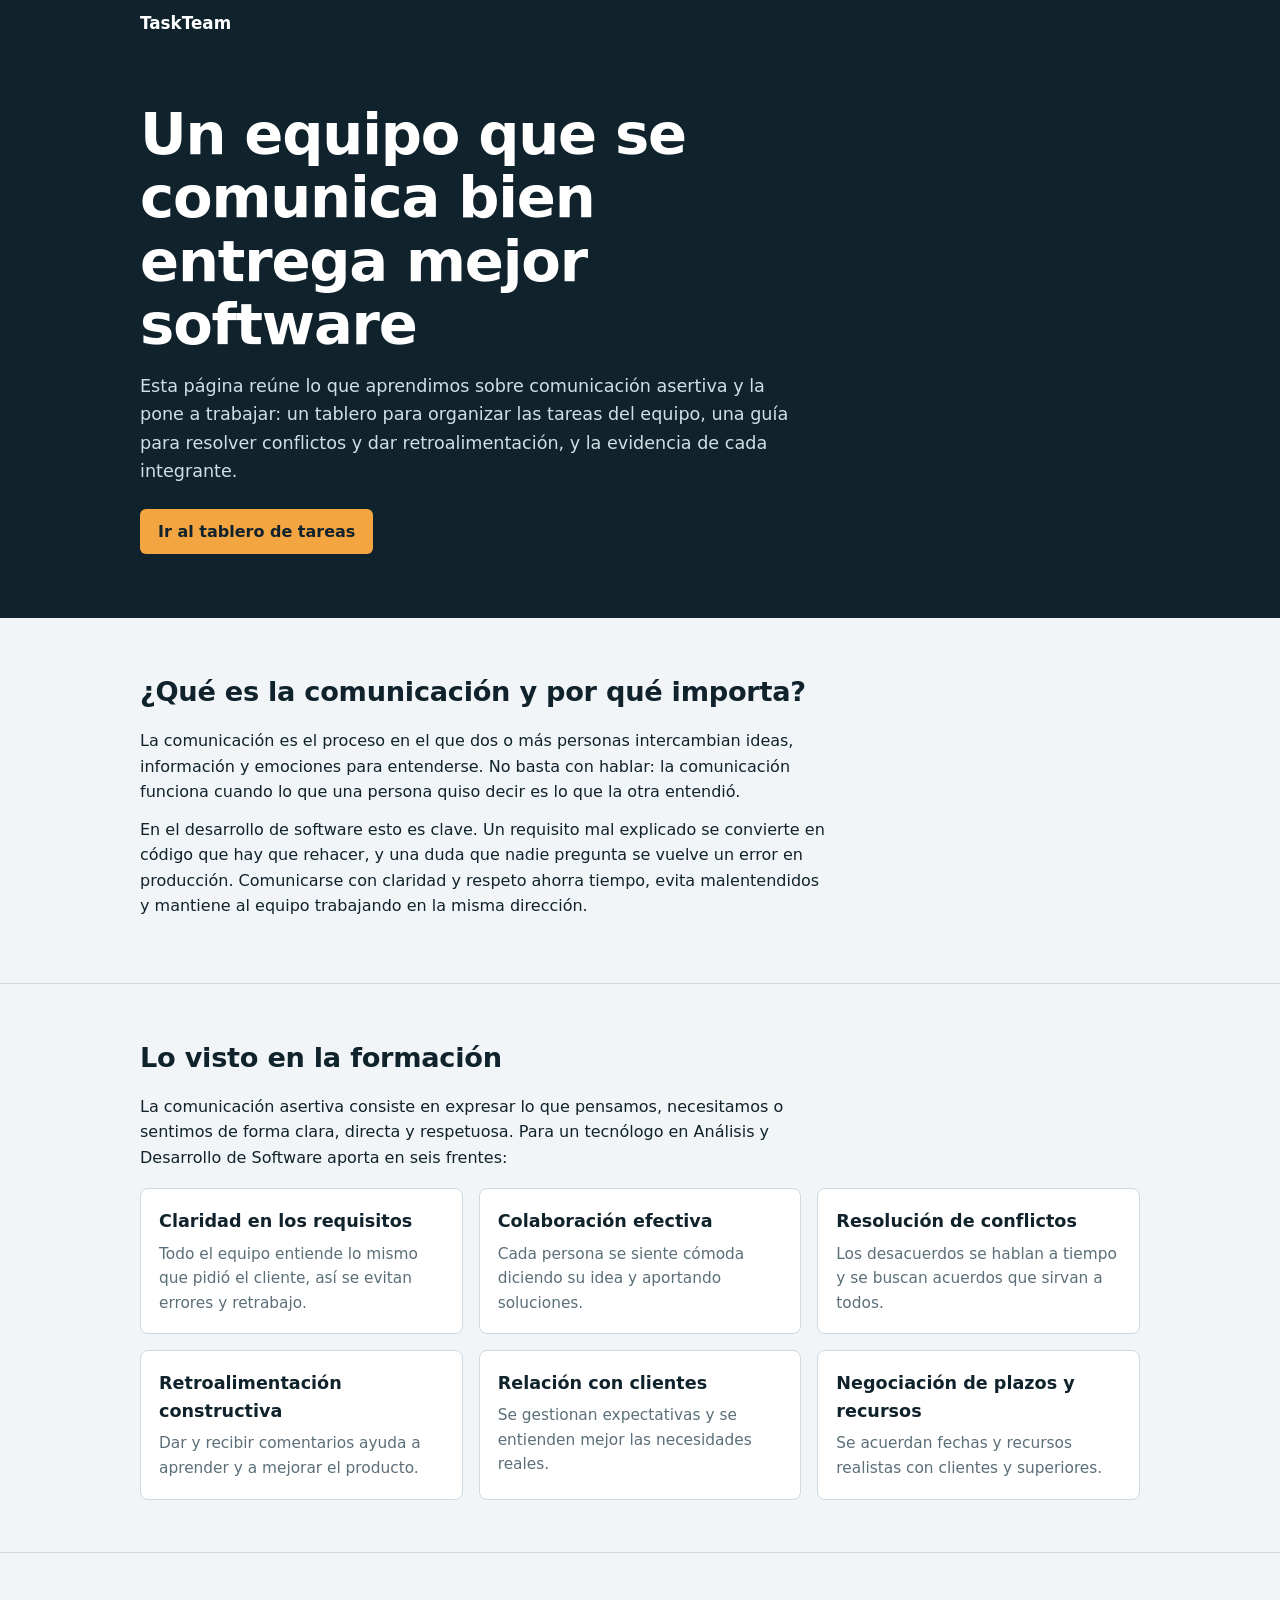
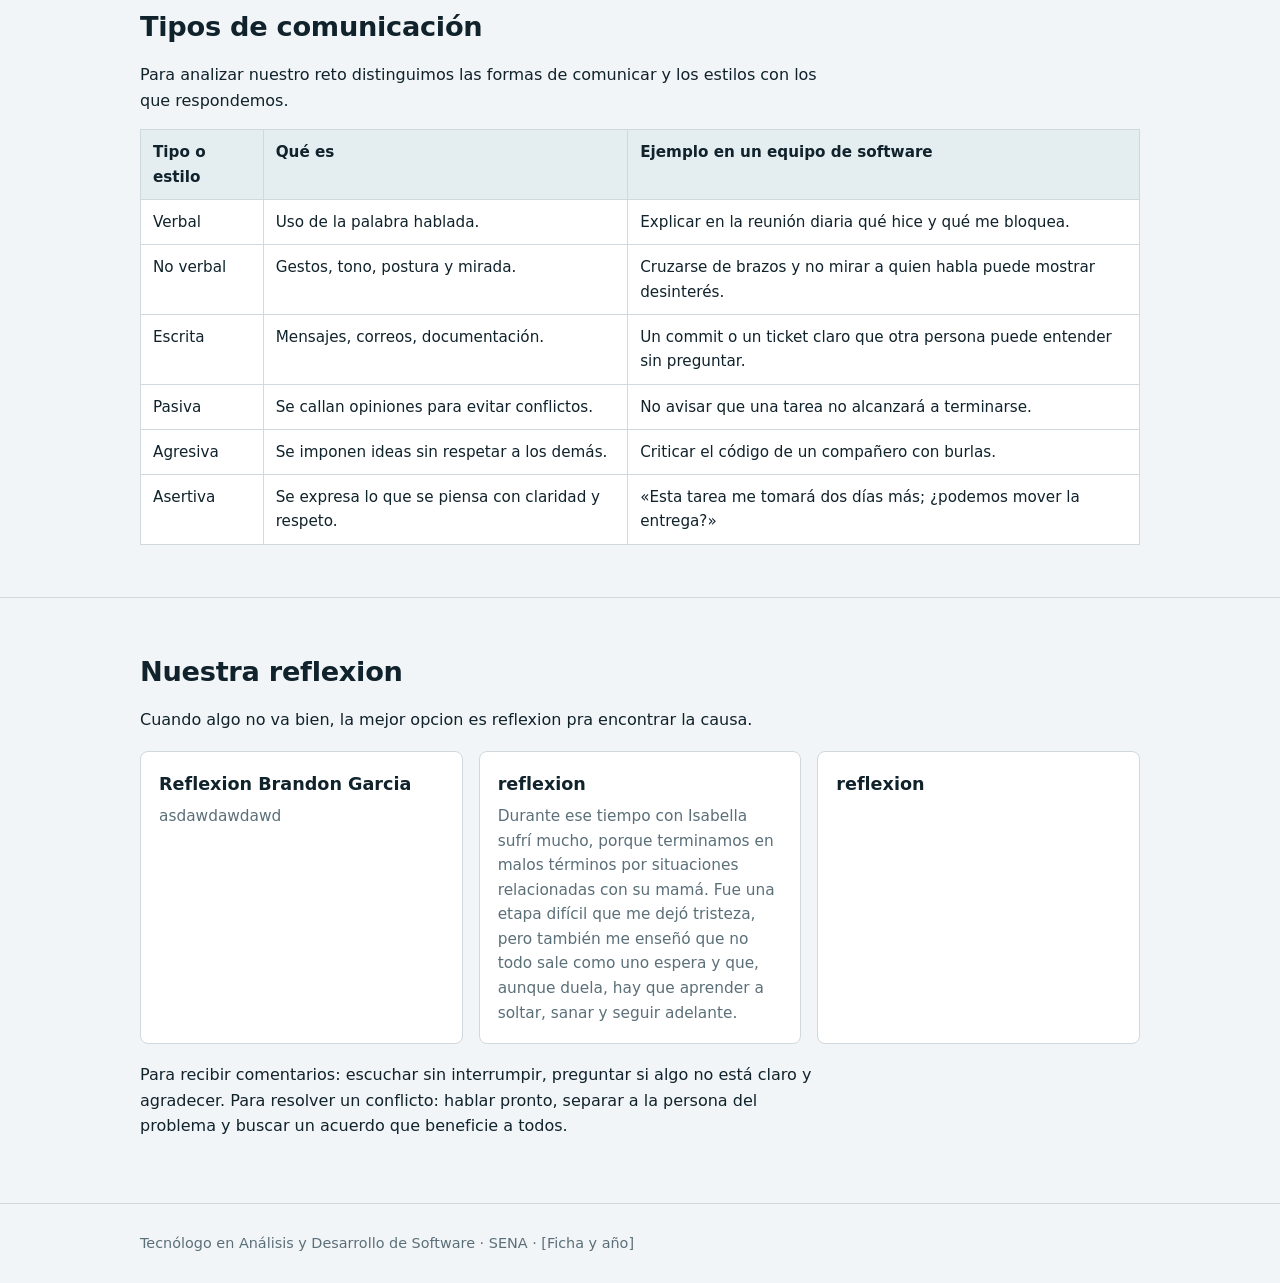
==== index.html @ 10a3d9b2 "reflexion" ====
<!DOCTYPE html>
<html lang="es">

<head>
  <meta charset="UTF-8">
  <meta name="viewport" content="width=device-width, initial-scale=1">
  <title>Equipo en sintonía: comunicación asertiva en el desarrollo de software</title>
  <link rel="stylesheet" href="index.css">
</head>

<body>

  <header class="top">
    <div class="wrap">
      <b>TaskTeam</b>
      <nav aria-label="Secciones">
      </nav>
    </div>
  </header>

  <div class="hero">
    <div class="wrap">
      <h1>Un equipo que se comunica bien entrega mejor software</h1>
      <p>Esta página reúne lo que aprendimos sobre comunicación asertiva y la pone a trabajar: un tablero para organizar
        las tareas del equipo, una guía para resolver conflictos y dar retroalimentación, y la evidencia de cada
        integrante.</p>
      <a class="btn" href="/funcion/index.html">Ir al tablero de tareas</a>
    </div>
  </div>

  <main>

    <section id="introduccion">
      <div class="wrap">
        <h2>¿Qué es la comunicación y por qué importa?</h2>
        <p>La comunicación es el proceso en el que dos o más personas intercambian ideas, información y emociones para
          entenderse. No basta con hablar: la comunicación funciona cuando lo que una persona quiso decir es lo que la
          otra entendió.</p>
        <p>En el desarrollo de software esto es clave. Un requisito mal explicado se convierte en código que hay que
          rehacer, y una duda que nadie pregunta se vuelve un error en producción. Comunicarse con claridad y respeto
          ahorra tiempo, evita malentendidos y mantiene al equipo trabajando en la misma dirección.</p>
      </div>
    </section>

    <section id="tematica">
      <div class="wrap">
        <h2>Lo visto en la formación</h2>
        <p>La comunicación asertiva consiste en expresar lo que pensamos, necesitamos o sentimos de forma clara, directa
          y respetuosa. Para un tecnólogo en Análisis y Desarrollo de Software aporta en seis frentes:</p>
        <div class="grid">
          <div class="tarjeta">
            <h3>Claridad en los requisitos</h3>
            <p>Todo el equipo entiende lo mismo que pidió el cliente, así se evitan errores y retrabajo.</p>
          </div>
          <div class="tarjeta">
            <h3>Colaboración efectiva</h3>
            <p>Cada persona se siente cómoda diciendo su idea y aportando soluciones.</p>
          </div>
          <div class="tarjeta">
            <h3>Resolución de conflictos</h3>
            <p>Los desacuerdos se hablan a tiempo y se buscan acuerdos que sirvan a todos.</p>
          </div>
          <div class="tarjeta">
            <h3>Retroalimentación constructiva</h3>
            <p>Dar y recibir comentarios ayuda a aprender y a mejorar el producto.</p>
          </div>
          <div class="tarjeta">
            <h3>Relación con clientes</h3>
            <p>Se gestionan expectativas y se entienden mejor las necesidades reales.</p>
          </div>
          <div class="tarjeta">
            <h3>Negociación de plazos y recursos</h3>
            <p>Se acuerdan fechas y recursos realistas con clientes y superiores.</p>
          </div>
        </div>
      </div>
    </section>

    <section id="tipos">
      <div class="wrap">
        <h2>Tipos de comunicación</h2>
        <p>Para analizar nuestro reto distinguimos las formas de comunicar y los estilos con los que respondemos.</p>
        <div class="scroll">
          <table>
            <thead>
              <tr>
                <th>Tipo o estilo</th>
                <th>Qué es</th>
                <th>Ejemplo en un equipo de software</th>
              </tr>
            </thead>
            <tbody>
              <tr>
                <td>Verbal</td>
                <td>Uso de la palabra hablada.</td>
                <td>Explicar en la reunión diaria qué hice y qué me bloquea.</td>
              </tr>
              <tr>
                <td>No verbal</td>
                <td>Gestos, tono, postura y mirada.</td>
                <td>Cruzarse de brazos y no mirar a quien habla puede mostrar desinterés.</td>
              </tr>
              <tr>
                <td>Escrita</td>
                <td>Mensajes, correos, documentación.</td>
                <td>Un commit o un ticket claro que otra persona puede entender sin preguntar.</td>
              </tr>
              <tr>
                <td>Pasiva</td>
                <td>Se callan opiniones para evitar conflictos.</td>
                <td>No avisar que una tarea no alcanzará a terminarse.</td>
              </tr>
              <tr>
                <td>Agresiva</td>
                <td>Se imponen ideas sin respetar a los demás.</td>
                <td>Criticar el código de un compañero con burlas.</td>
              </tr>
              <tr>
                <td>Asertiva</td>
                <td>Se expresa lo que se piensa con claridad y respeto.</td>
                <td>«Esta tarea me tomará dos días más; ¿podemos mover la entrega?»</td>
              </tr>
            </tbody>
          </table>
        </div>
      </div>
    </section>

    <section id="conflictos">
      <div class="wrap">
        <h2>Nuestra reflexion</h2>
        <p>Cuando algo no va bien, la mejor opcion es reflexion pra encontrar la causa.</p>
        <div class="grid">
          <div class="tarjeta">
            <h3>Reflexion Brandon Garcia</h3>
            <p>asdawdawdawd</p>
          </div>
          <div class="tarjeta">
            <h3>reflexion</h3>
            <p>Durante ese tiempo con Isabella sufrí mucho, porque terminamos en malos términos por situaciones relacionadas con su mamá. Fue una etapa difícil que me dejó tristeza, pero también me enseñó que no todo sale como uno espera y que, aunque duela, hay que aprender a soltar, sanar y seguir adelante.</p>
          </div>
          <div class="tarjeta">
            <h3>reflexion</h3>
            <p></p>
          </div>
        </div>
        <p style="margin-top:18px">Para recibir comentarios: escuchar sin interrumpir, preguntar si algo no está claro y
          agradecer. Para resolver un conflicto: hablar pronto, separar a la persona del problema y buscar un acuerdo
          que beneficie a todos.</p>
      </div>
    </section>

  </main>

  <footer>
    <div class="wrap">Tecnólogo en Análisis y Desarrollo de Software · SENA · [Ficha y año]</div>
  </footer>

  <script>
    /* ============================================================
       EDITA AQUÍ LOS DATOS DEL EQUIPO (una sola vez).
       Los nombres alimentan las tarjetas y el selector del tablero.
       ============================================================ */
    const MIEMBROS = [
      {
        nombre: "Integrante 1", rol: "Rol en el equipo",
        descripcion: "[Descripción: quién es, qué le gusta, fortalezas.]",
        evidencia: "[Enlace o descripción del trabajo realizado.]",
        reflexion: "[Qué aprendí de forma significativa en esta competencia.]"
      },
      {
        nombre: "Integrante 2", rol: "Rol en el equipo",
        descripcion: "[Descripción: quién es, qué le gusta, fortalezas.]",
        evidencia: "[Enlace o descripción del trabajo realizado.]",
        reflexion: "[Qué aprendí de forma significativa en esta competencia.]"
      },
      {
        nombre: "Integrante 3", rol: "Rol en el equipo",
        descripcion: "[Descripción: quién es, qué le gusta, fortalezas.]",
        evidencia: "[Enlace o descripción del trabajo realizado.]",
        reflexion: "[Qué aprendí de forma significativa en esta competencia.]"
      }
    ];

    /* ---------- Tarjetas de integrantes ---------- */
    const cont = document.getElementById("miembros");
    MIEMBROS.forEach(m => {
      const art = document.createElement("article");
      art.className = "tarjeta";
      const av = document.createElement("div");
      av.className = "avatar";
      av.textContent = m.nombre.trim().charAt(0).toUpperCase();
      const h = document.createElement("h3"); h.textContent = m.nombre;
      const rol = document.createElement("p"); rol.textContent = m.rol; rol.style.fontWeight = "600";
      const desc = document.createElement("p"); desc.textContent = m.descripcion; desc.style.marginTop = "6px";
      art.append(av, h, rol, desc);
      [["Evidencia de su trabajo", m.evidencia], ["Mi reflexión del trimestre", m.reflexion]].forEach(([t, txt]) => {
        const d = document.createElement("details");
        const s = document.createElement("summary"); s.textContent = t;
        const p = document.createElement("p"); p.textContent = txt; p.style.marginTop = "6px";
        d.append(s, p); art.append(d);
      });
      cont.append(art);
    });

    /* ---------- Tablero de tareas ---------- */
    const COLUMNAS = ["Por hacer", "En curso", "Hecho"];
    const sel = document.getElementById("responsable");
    MIEMBROS.forEach(m => { const o = document.createElement("option"); o.textContent = m.nombre; sel.append(o); });

    let tareas = [];
    try { tareas = JSON.parse(localStorage.getItem("tareas-equipo") || "[]"); } catch (e) { tareas = []; }
    if (!Array.isArray(tareas)) tareas = [];
    if (!tareas.length) {
      tareas = [
        { id: 1, titulo: "Acordar las reglas de comunicación del equipo", resp: MIEMBROS[0].nombre, col: 0 },
        { id: 2, titulo: "Redactar la reflexión sobre tipos de comunicación", resp: MIEMBROS[1 % MIEMBROS.length].nombre, col: 1 }
      ];
    }
    function guardar() { try { localStorage.setItem("tareas-equipo", JSON.stringify(tareas)); } catch (e) { } }

    function dibujar() {
      const tab = document.getElementById("tablero");
      tab.textContent = "";
      COLUMNAS.forEach((nombre, i) => {
        const col = document.createElement("div"); col.className = "col";
        const lista = tareas.filter(t => t.col === i);
        const h = document.createElement("h3");
        h.append(nombre);
        const n = document.createElement("span"); n.textContent = lista.length; h.append(n);
        col.append(h);
        if (!lista.length) { const v = document.createElement("p"); v.className = "vacio"; v.textContent = "Sin tareas. Agrega una arriba."; col.append(v); }
        lista.forEach(t => {
          const c = document.createElement("div"); c.className = "tarea";
          const s = document.createElement("strong"); s.textContent = t.titulo;
          const r = document.createElement("small"); r.textContent = "Responsable: " + t.resp;
          const a = document.createElement("div"); a.className = "acciones";
          if (i > 0) a.append(boton("← Atrás", () => mover(t.id, -1)));
          if (i < COLUMNAS.length - 1) a.append(boton("Avanzar →", () => mover(t.id, 1)));
          a.append(boton("Eliminar", () => { tareas = tareas.filter(x => x.id !== t.id); guardar(); dibujar(); }));
          c.append(s, r, a); col.append(c);
        });
        tab.append(col);
      });
    }
    function boton(txt, fn) { const b = document.createElement("button"); b.type = "button"; b.textContent = txt; b.onclick = fn; return b; }
    function mover(id, d) { const t = tareas.find(x => x.id === id); if (t) { t.col += d; guardar(); dibujar(); } }

    document.getElementById("formTarea").addEventListener("submit", e => {
      e.preventDefault();
      const inp = document.getElementById("titulo");
      const titulo = inp.value.trim();
      if (!titulo) return;
      tareas.push({ id: Date.now(), titulo, resp: sel.value, col: 0 });
      inp.value = ""; guardar(); dibujar();
    });
    dibujar();
  </script>
</body>

</html>
---- index.css ----
:root{
  --tinta:#10222b; --papel:#f2f5f7; --blanco:#fff; --verde:#0e7c86; --verde-osc:#0a5961;
  --ambar:#f2a541; --linea:#cfd9de; --suave:#5b6f79;
  --fuente:"Segoe UI",system-ui,-apple-system,Roboto,Arial,sans-serif;
}
*{box-sizing:border-box}
html{scroll-behavior:smooth}
@media (prefers-reduced-motion:reduce){html{scroll-behavior:auto}*{transition:none!important}}
body{margin:0;font-family:var(--fuente);color:var(--tinta);background:var(--papel);line-height:1.6}
a{color:var(--verde-osc)}
:focus-visible{outline:3px solid var(--ambar);outline-offset:2px}
.wrap{max-width:1040px;margin:0 auto;padding:0 20px}
header.top{background:var(--tinta);color:#fff;position:sticky;top:0;z-index:5}
header.top .wrap{display:flex;flex-wrap:wrap;gap:6px 20px;align-items:center;justify-content:space-between;padding-top:10px;padding-bottom:10px}
header.top b{font-size:1.05rem}
nav a{color:#d8e6ea;text-decoration:none;margin-right:14px;font-size:.92rem}
nav a:hover{color:var(--ambar)}
.hero{background:var(--tinta);color:#fff;padding:56px 0 64px}
.hero h1{font-size:clamp(2rem,5.5vw,3.6rem);line-height:1.1;margin:0 0 16px;max-width:16ch;letter-spacing:-.02em}
.hero p{max-width:60ch;font-size:1.1rem;color:#cfe0e5;margin:0 0 24px}
.btn{display:inline-block;background:var(--ambar);color:var(--tinta);font-weight:700;border:0;border-radius:6px;padding:10px 18px;text-decoration:none;cursor:pointer;font:inherit;font-weight:700}
.btn:hover{background:#ffb95c}
section{padding:52px 0;border-bottom:1px solid var(--linea)}
h2{font-size:1.7rem;margin:0 0 14px;letter-spacing:-.01em}
h3{font-size:1.1rem;margin:0 0 6px}
p{max-width:68ch;margin:0 0 12px}
.pendiente{background:#fff6e0;border-left:4px solid var(--ambar);padding:10px 14px;border-radius:0 6px 6px 0;color:#5a4310}
.grid{display:grid;gap:16px;grid-template-columns:repeat(auto-fit,minmax(260px,1fr));margin-top:18px}
.tarjeta{background:var(--blanco);border:1px solid var(--linea);border-radius:8px;padding:18px}
.tarjeta p{margin:0;color:var(--suave);font-size:.96rem}
.scroll{overflow-x:auto;margin-top:16px}
table{border-collapse:collapse;width:100%;min-width:560px;background:var(--blanco)}
th,td{border:1px solid var(--linea);padding:10px 12px;text-align:left;vertical-align:top;font-size:.95rem}
th{background:#e4edf0}
/* Tablero */
.form-tarea{display:flex;flex-wrap:wrap;gap:10px;margin:16px 0 22px}
.form-tarea input,.form-tarea select{font:inherit;padding:9px 11px;border:1px solid #9fb2ba;border-radius:6px;background:#fff;min-width:0}
.form-tarea input{flex:1 1 240px}
.tablero{display:grid;gap:16px;grid-template-columns:repeat(auto-fit,minmax(250px,1fr))}
.col{background:#e4edf0;border-radius:8px;padding:12px;min-height:140px}
.col h3{display:flex;justify-content:space-between}
.col h3 span{background:var(--tinta);color:#fff;border-radius:99px;padding:0 9px;font-size:.85rem}
.tarea{background:#fff;border:1px solid var(--linea);border-radius:6px;padding:10px 12px;margin-top:10px}
.tarea strong{display:block;word-break:break-word}
.tarea small{color:var(--suave)}
.acciones{display:flex;gap:6px;margin-top:8px}
.acciones button{font:inherit;font-size:.85rem;border:1px solid #9fb2ba;background:#fff;border-radius:5px;padding:3px 9px;cursor:pointer}
.acciones button:hover{background:var(--tinta);color:#fff}
.vacio{color:var(--suave);font-size:.92rem;margin:10px 0 0}
/* Equipo */
details{margin-top:10px;border-top:1px solid var(--linea);padding-top:8px}
summary{cursor:pointer;font-weight:600;color:var(--verde-osc)}
.avatar{width:52px;height:52px;border-radius:50%;background:var(--verde);color:#fff;display:grid;place-items:center;font-weight:700;font-size:1.2rem;margin-bottom:10px}
footer{padding:28px 0;color:var(--suave);font-size:.9rem}
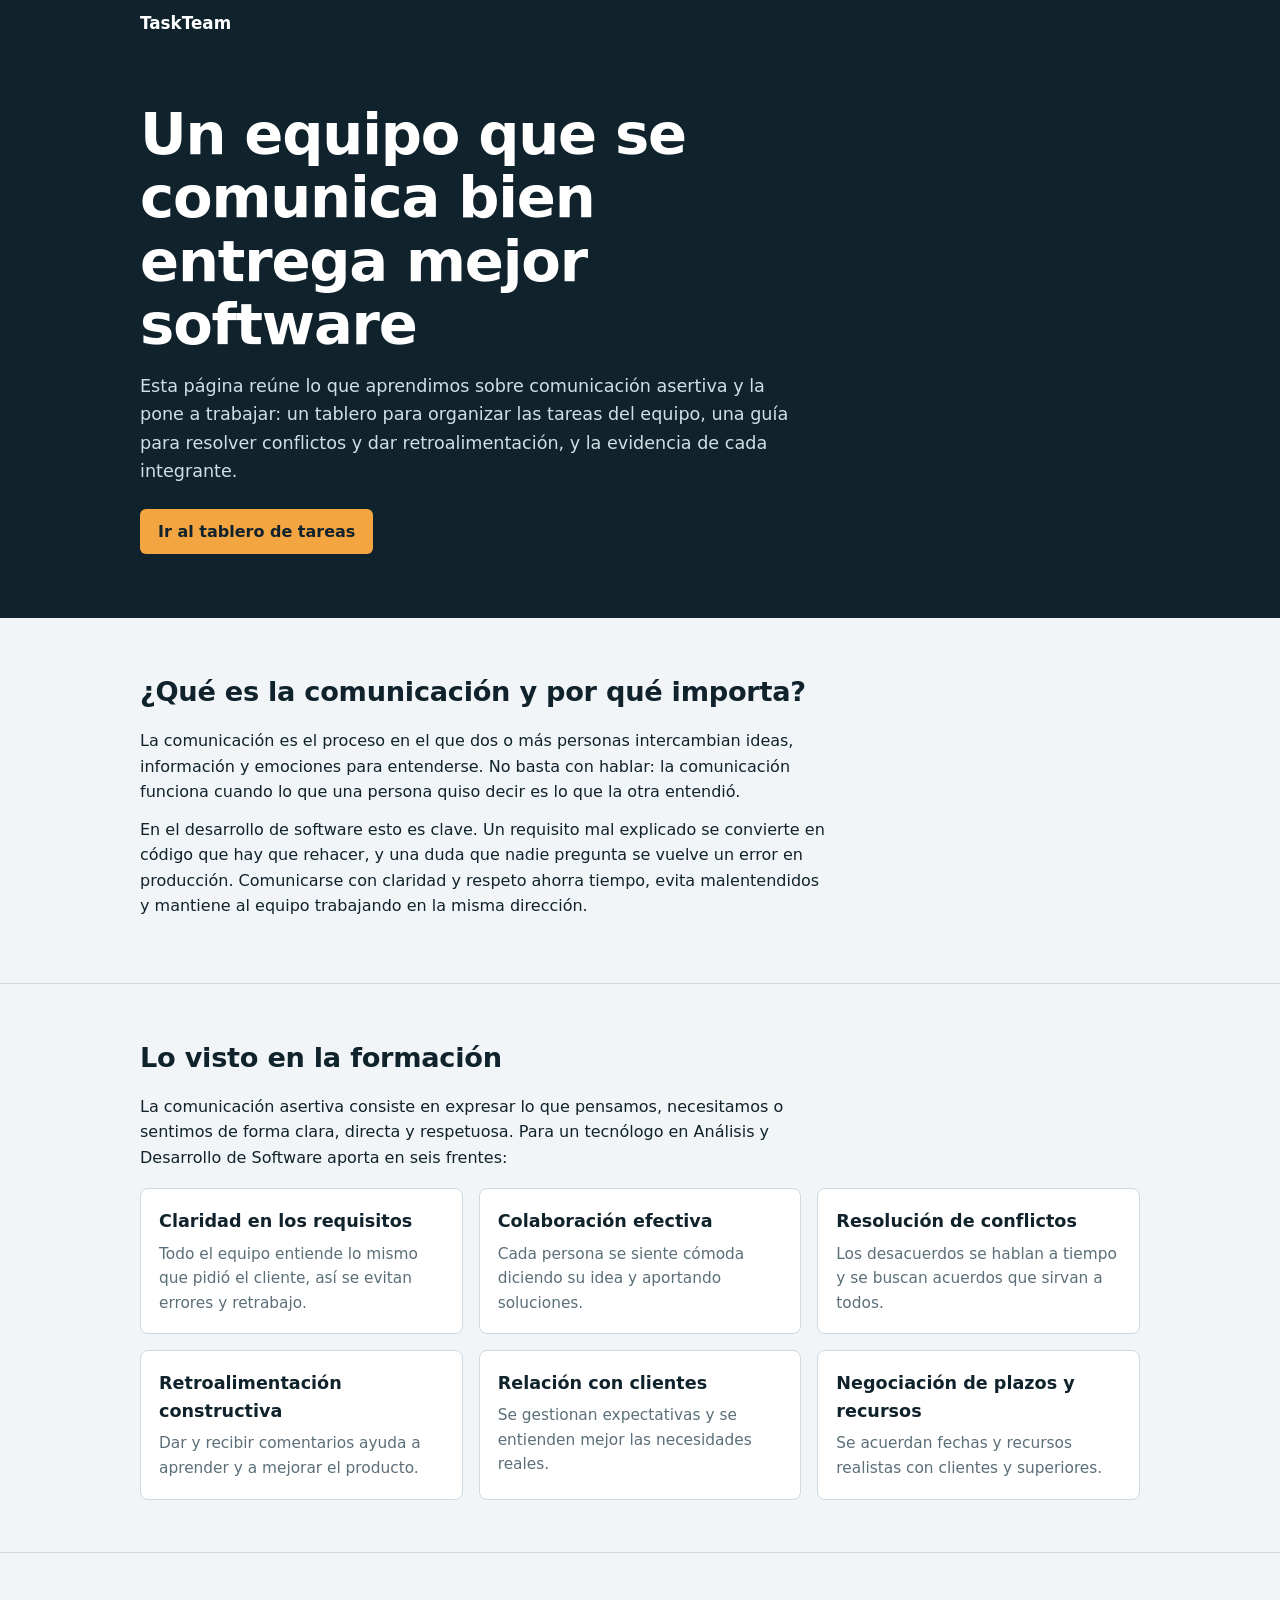
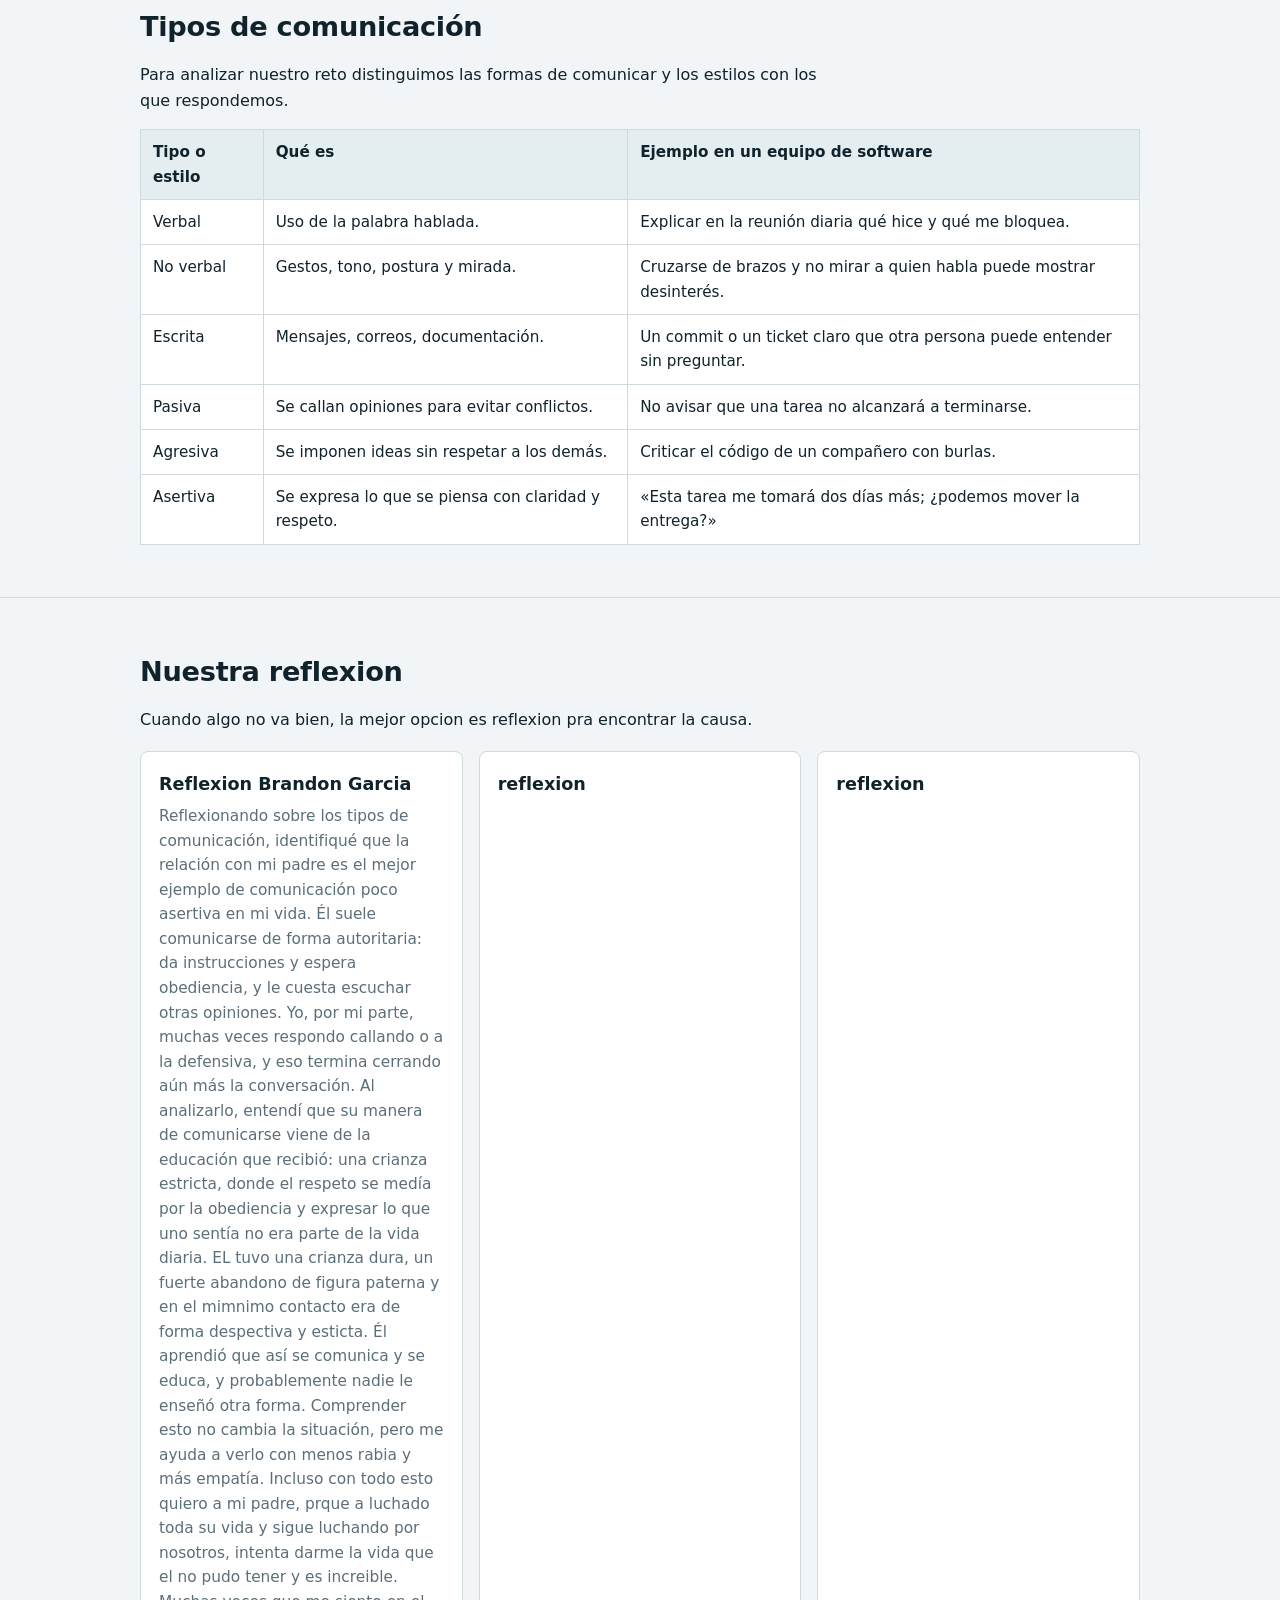
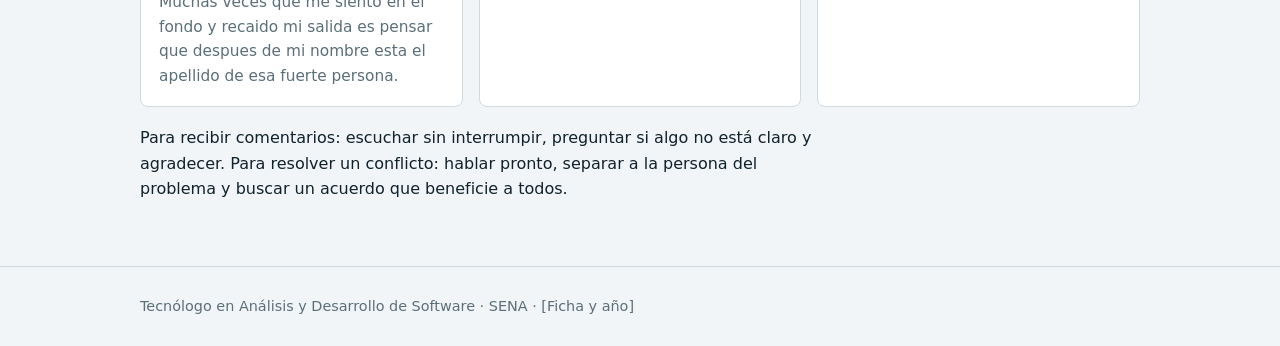
==== commit 0f044efb: "mi reflexion" ====
--- a/index.html
+++ b/index.html
@@ -133,11 +133,23 @@
         <div class="grid">
           <div class="tarjeta">
             <h3>Reflexion Brandon Garcia</h3>
-            <p>asdawdawdawd</p>
+            <p>Reflexionando sobre los tipos de comunicación, identifiqué que la relación con mi padre es el mejor ejemplo de
+              comunicación poco asertiva en mi vida. Él suele comunicarse de forma autoritaria: da instrucciones y espera
+              obediencia,
+              y le cuesta escuchar otras opiniones. Yo, por mi parte, muchas veces respondo callando o a la defensiva, y eso termina
+              cerrando aún más la conversación.
+            
+              Al analizarlo, entendí que su manera de comunicarse viene de la educación que recibió: una crianza
+              estricta, donde el respeto se medía por la obediencia y expresar lo que uno sentía no era parte de la vida diaria. EL
+              tuvo una crianza dura, un fuerte abandono de figura paterna y en el mimnimo contacto era de forma despectiva y esticta.
+              Él
+              aprendió que así se comunica y se educa, y probablemente nadie le enseñó otra forma. Comprender esto no cambia la
+              situación, pero me ayuda a verlo con menos rabia y más empatía.
+              Incluso con todo esto quiero a mi padre, prque a luchado toda su vida y sigue luchando por nosotros, intenta darme la vida que el no pudo tener y es increible. Muchas veces que me siento en el fondo y recaido mi salida es pensar que despues de mi nombre esta el apellido de esa fuerte persona.</p>
           </div>
           <div class="tarjeta">
             <h3>reflexion</h3>
-            <p>Durante ese tiempo con Isabella sufrí mucho, porque terminamos en malos términos por situaciones relacionadas con su mamá. Fue una etapa difícil que me dejó tristeza, pero también me enseñó que no todo sale como uno espera y que, aunque duela, hay que aprender a soltar, sanar y seguir adelante.</p>
+            <p></p>
           </div>
           <div class="tarjeta">
             <h3>reflexion</h3>
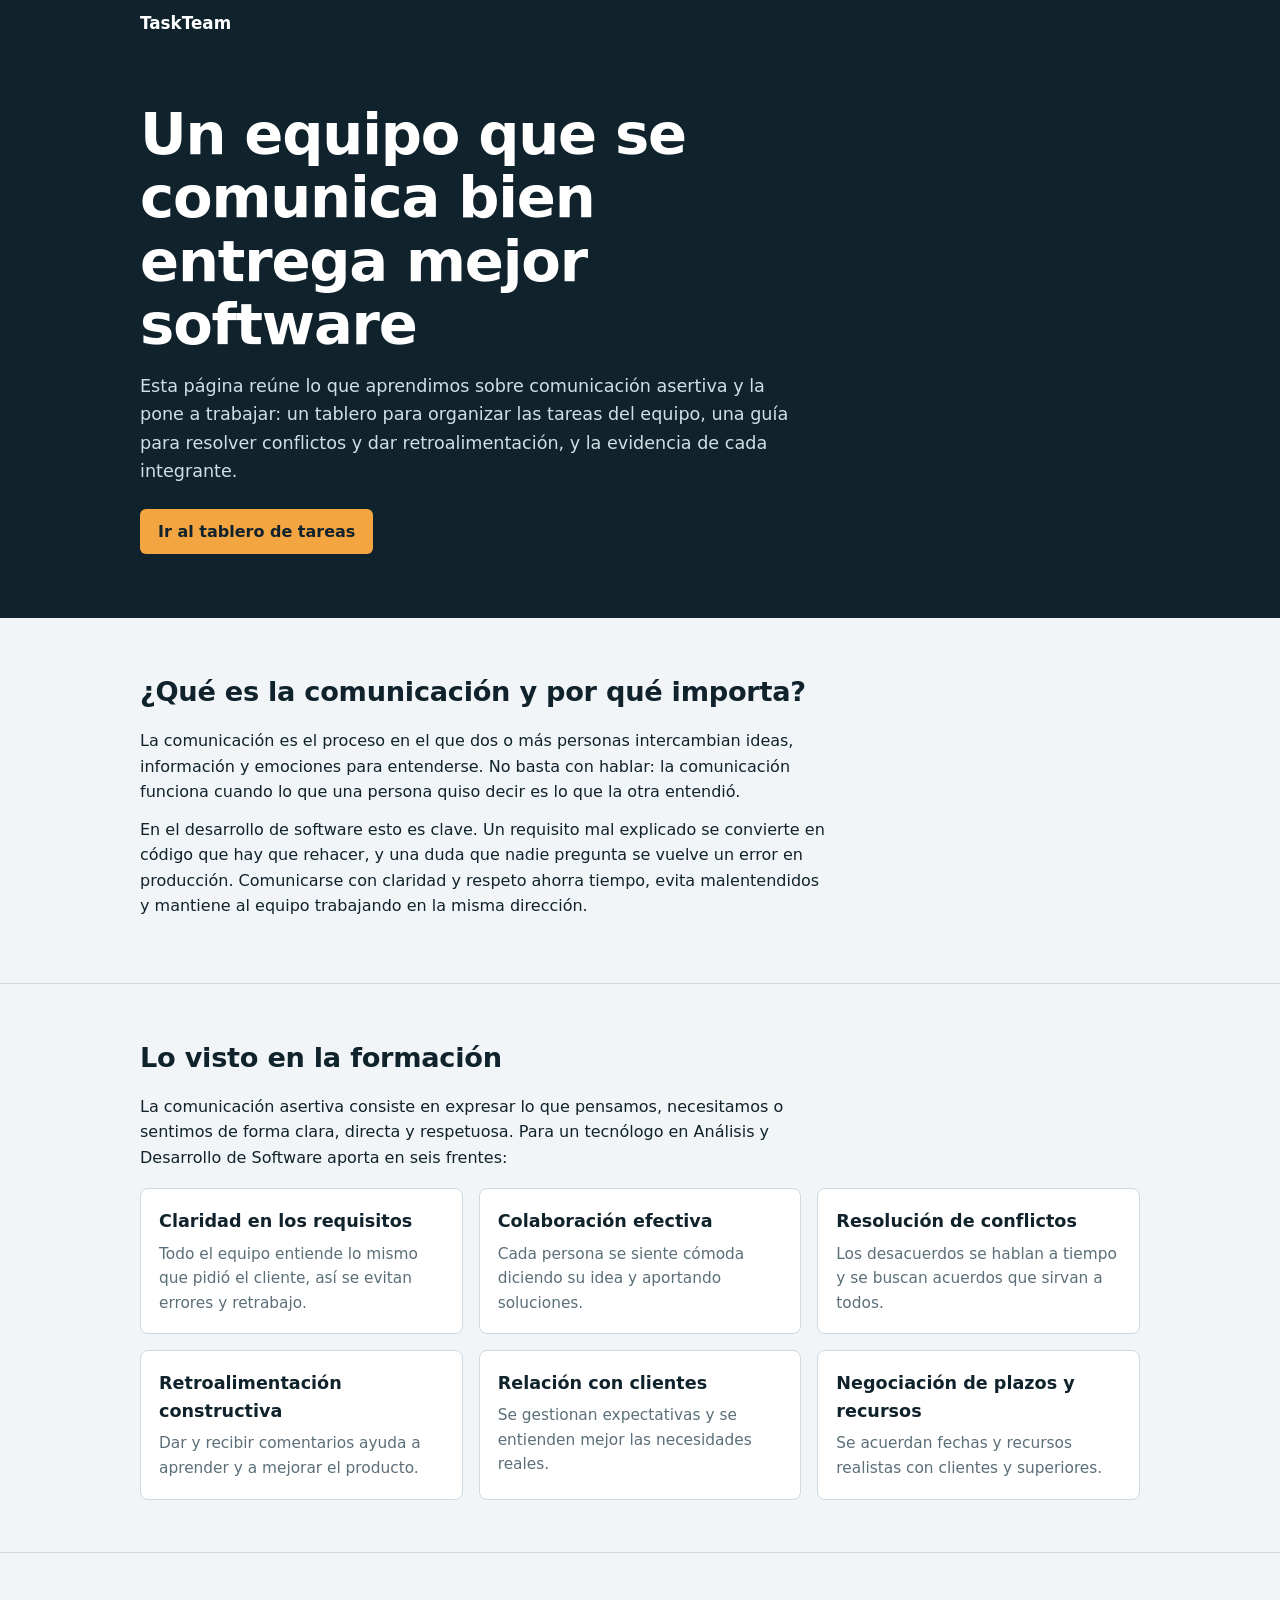
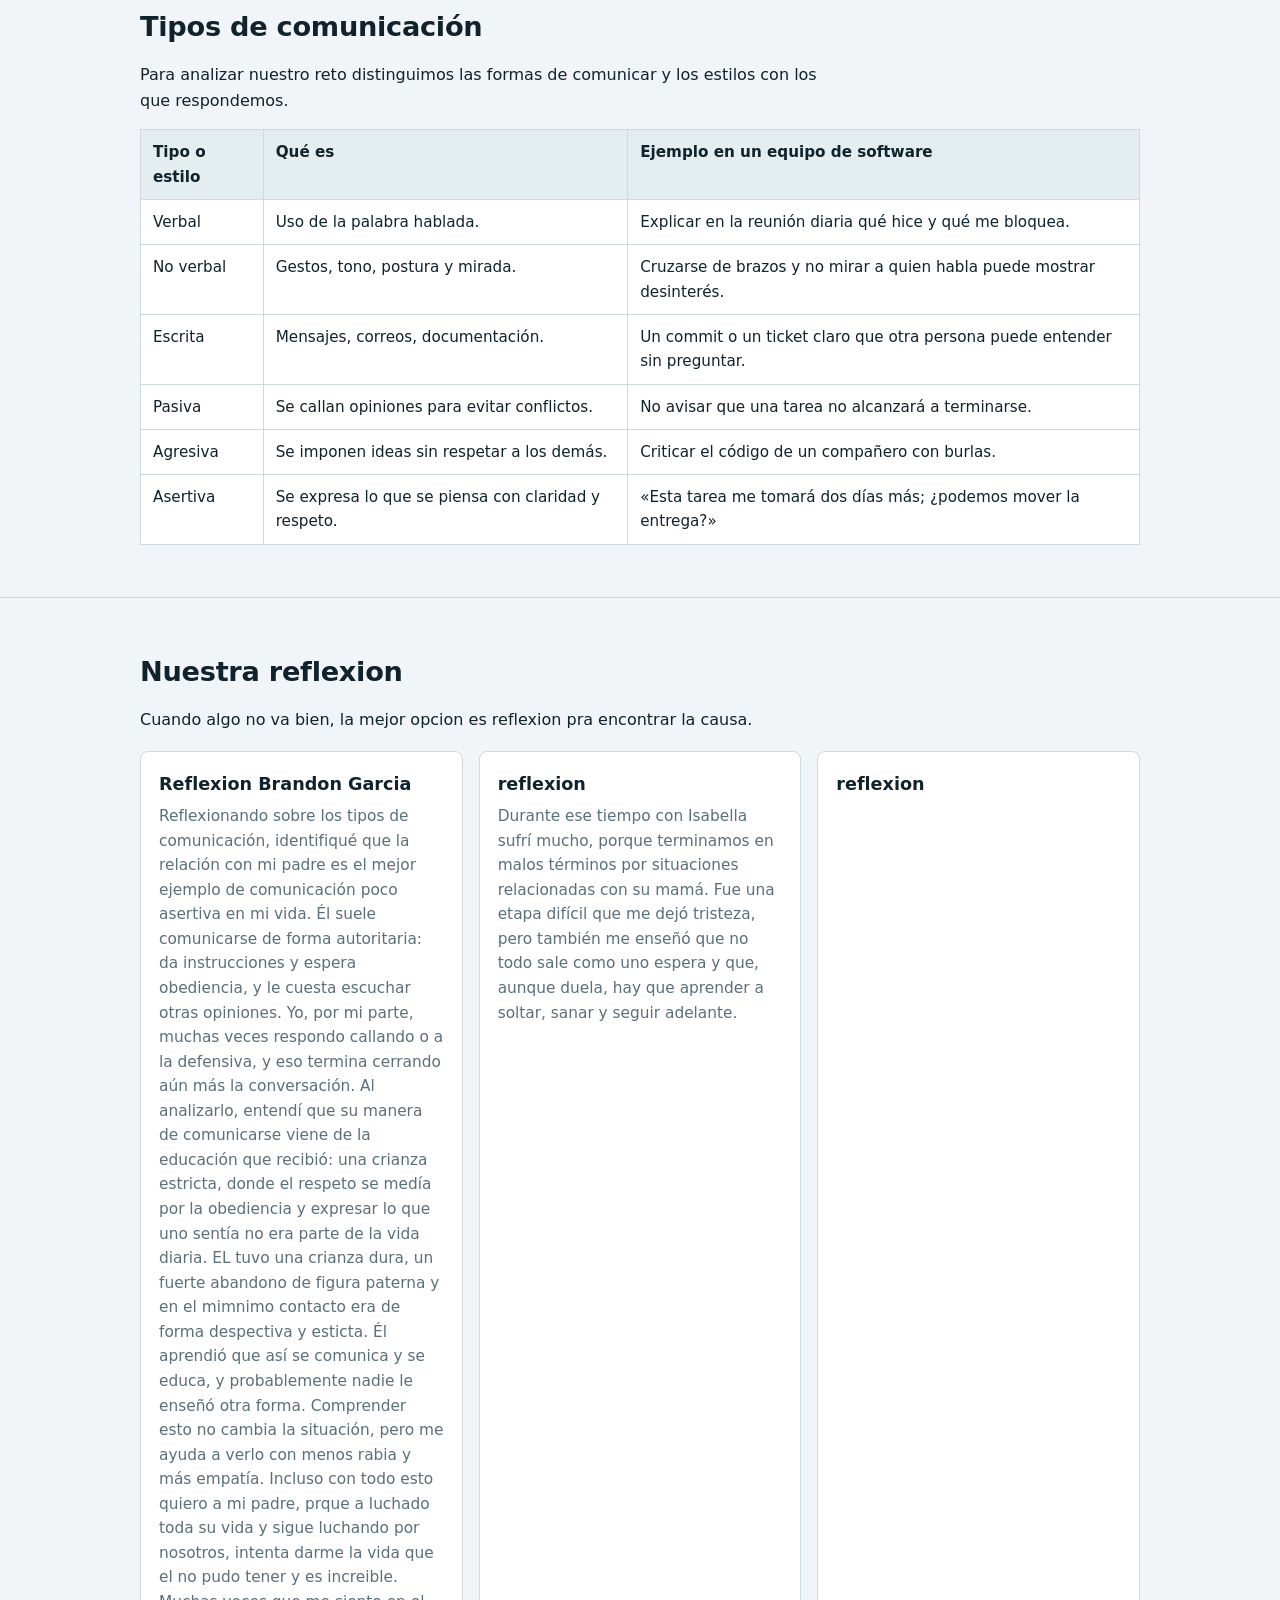
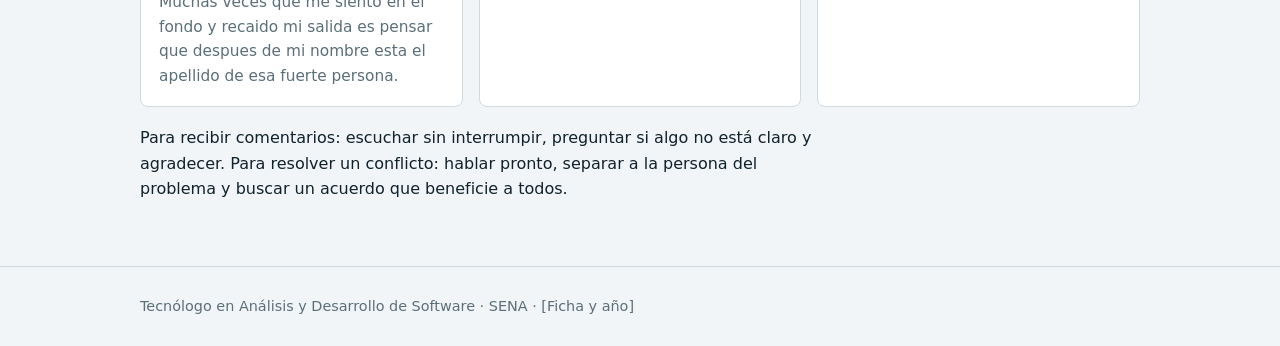
==== commit 621c0462: "Merge branch 'main' of https://github.com/SzsYo/Comunicaciones" ====
--- a/index.html
+++ b/index.html
@@ -149,7 +149,7 @@
           </div>
           <div class="tarjeta">
             <h3>reflexion</h3>
-            <p></p>
+            <p>Durante ese tiempo con Isabella sufrí mucho, porque terminamos en malos términos por situaciones relacionadas con su mamá. Fue una etapa difícil que me dejó tristeza, pero también me enseñó que no todo sale como uno espera y que, aunque duela, hay que aprender a soltar, sanar y seguir adelante.</p>
           </div>
           <div class="tarjeta">
             <h3>reflexion</h3>
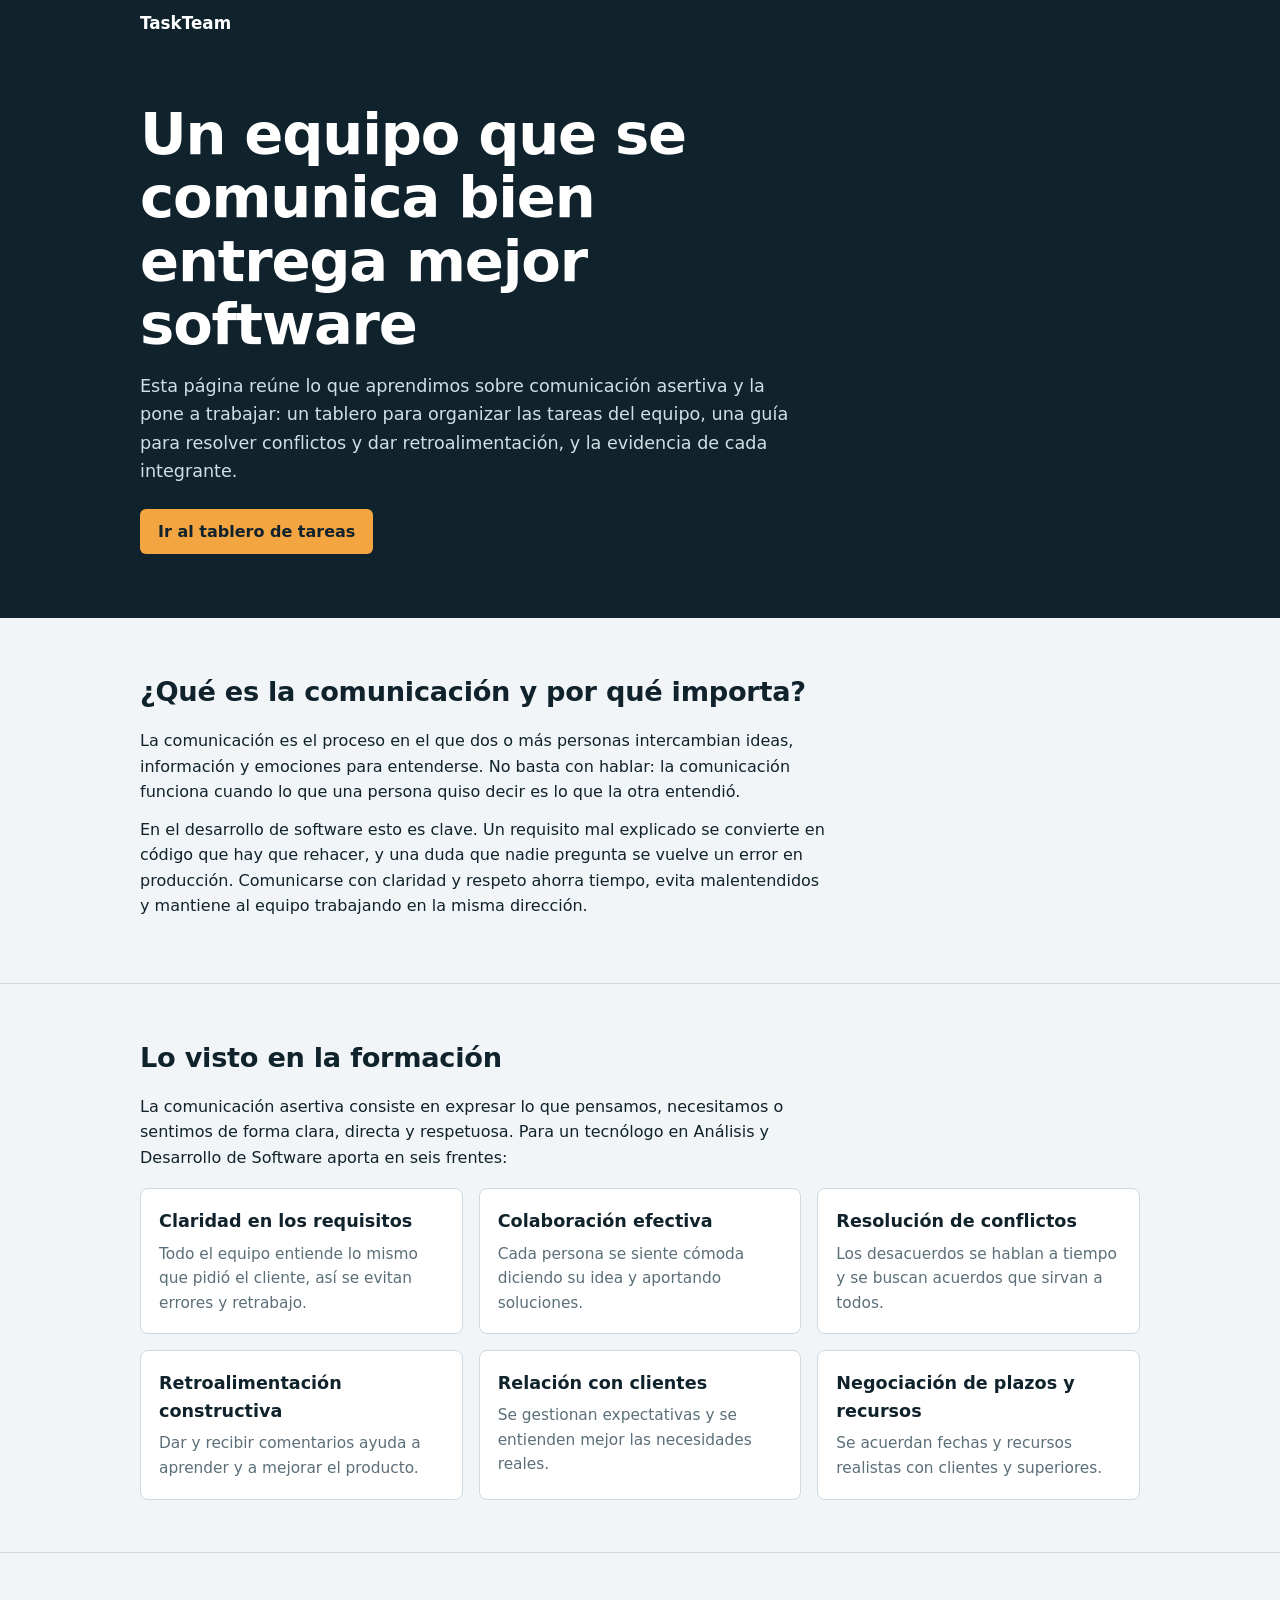
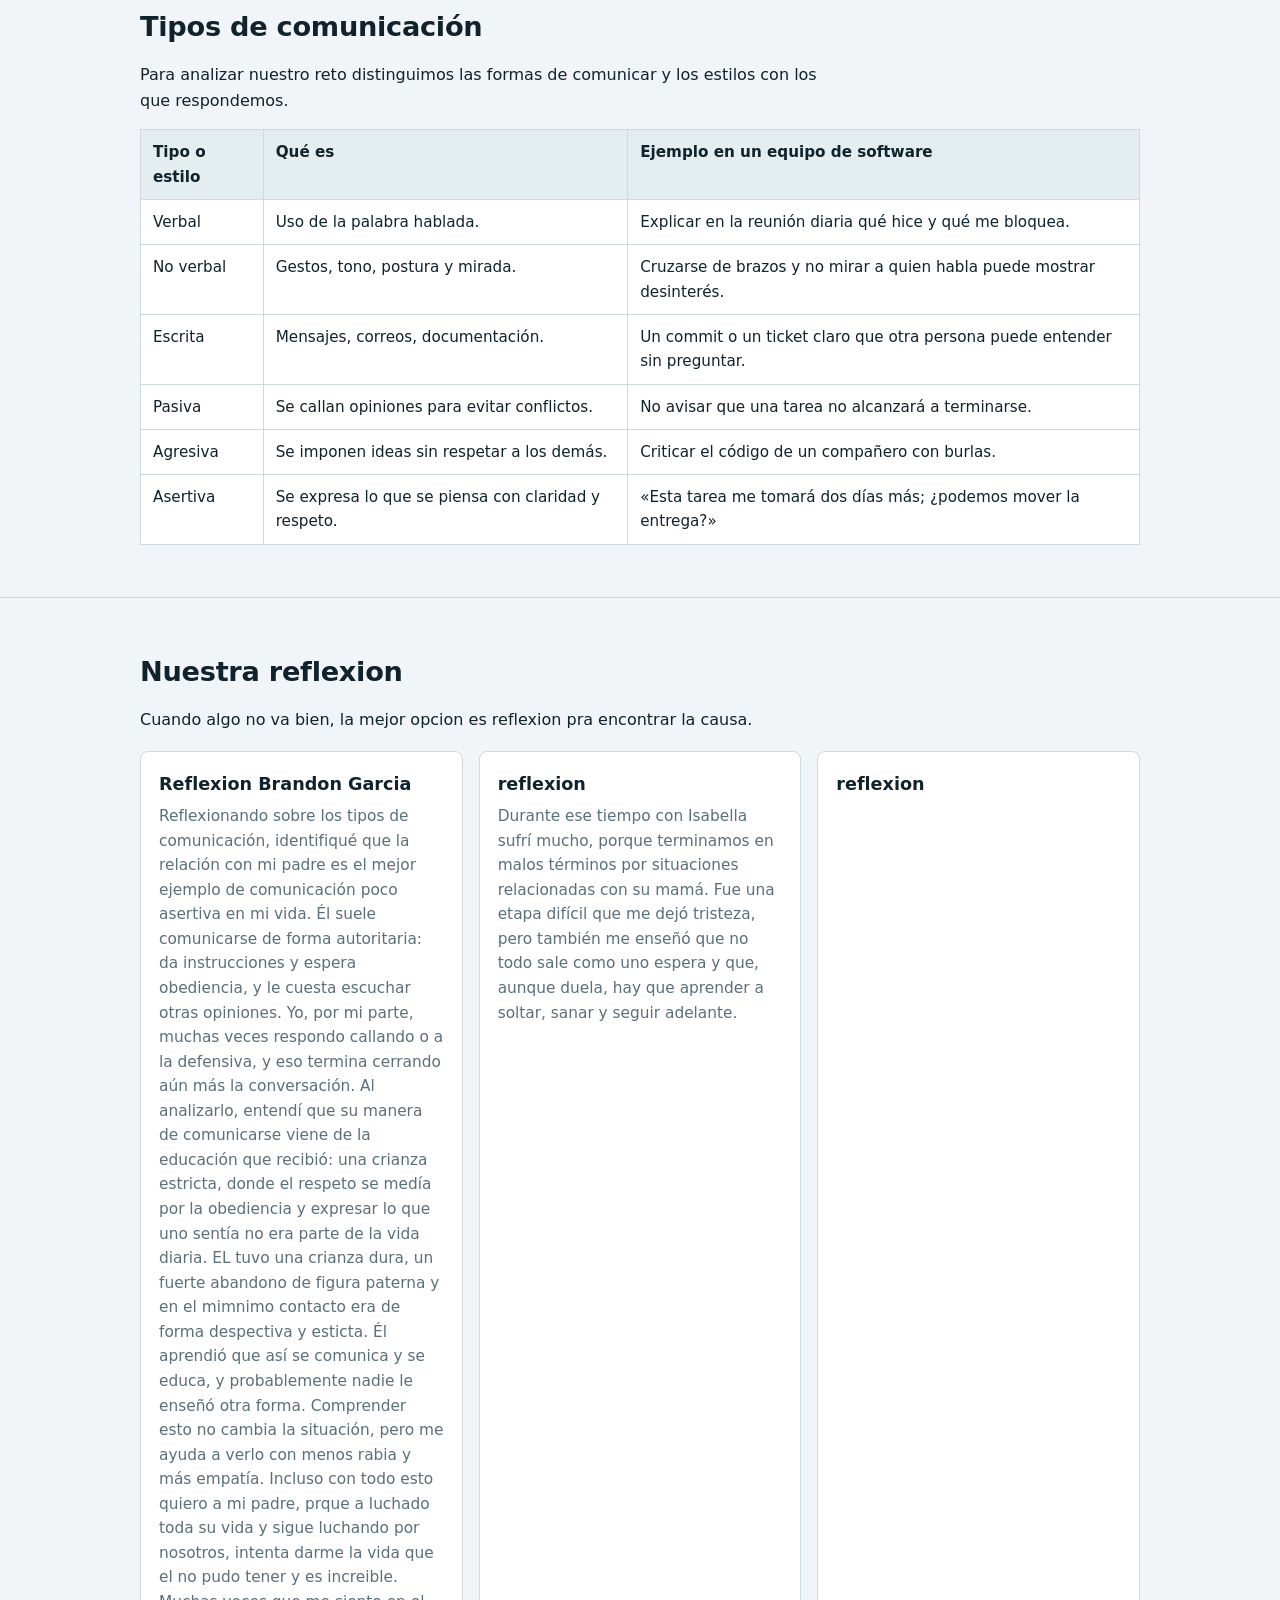
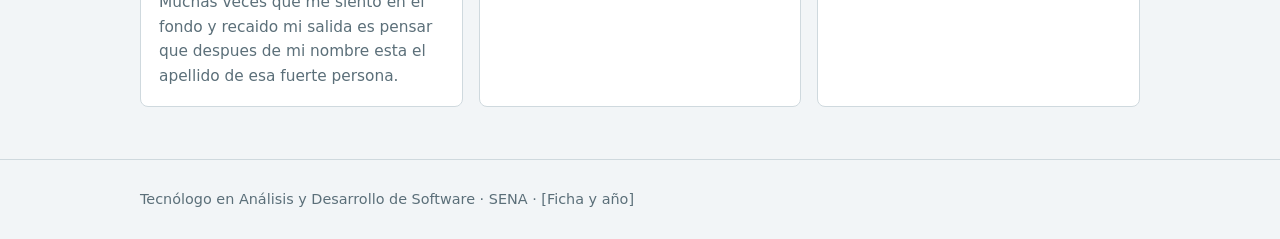
==== commit 951f925a: "Update index.html" ====
--- a/index.html
+++ b/index.html
@@ -156,9 +156,6 @@
             <p></p>
           </div>
         </div>
-        <p style="margin-top:18px">Para recibir comentarios: escuchar sin interrumpir, preguntar si algo no está claro y
-          agradecer. Para resolver un conflicto: hablar pronto, separar a la persona del problema y buscar un acuerdo
-          que beneficie a todos.</p>
       </div>
     </section>
 
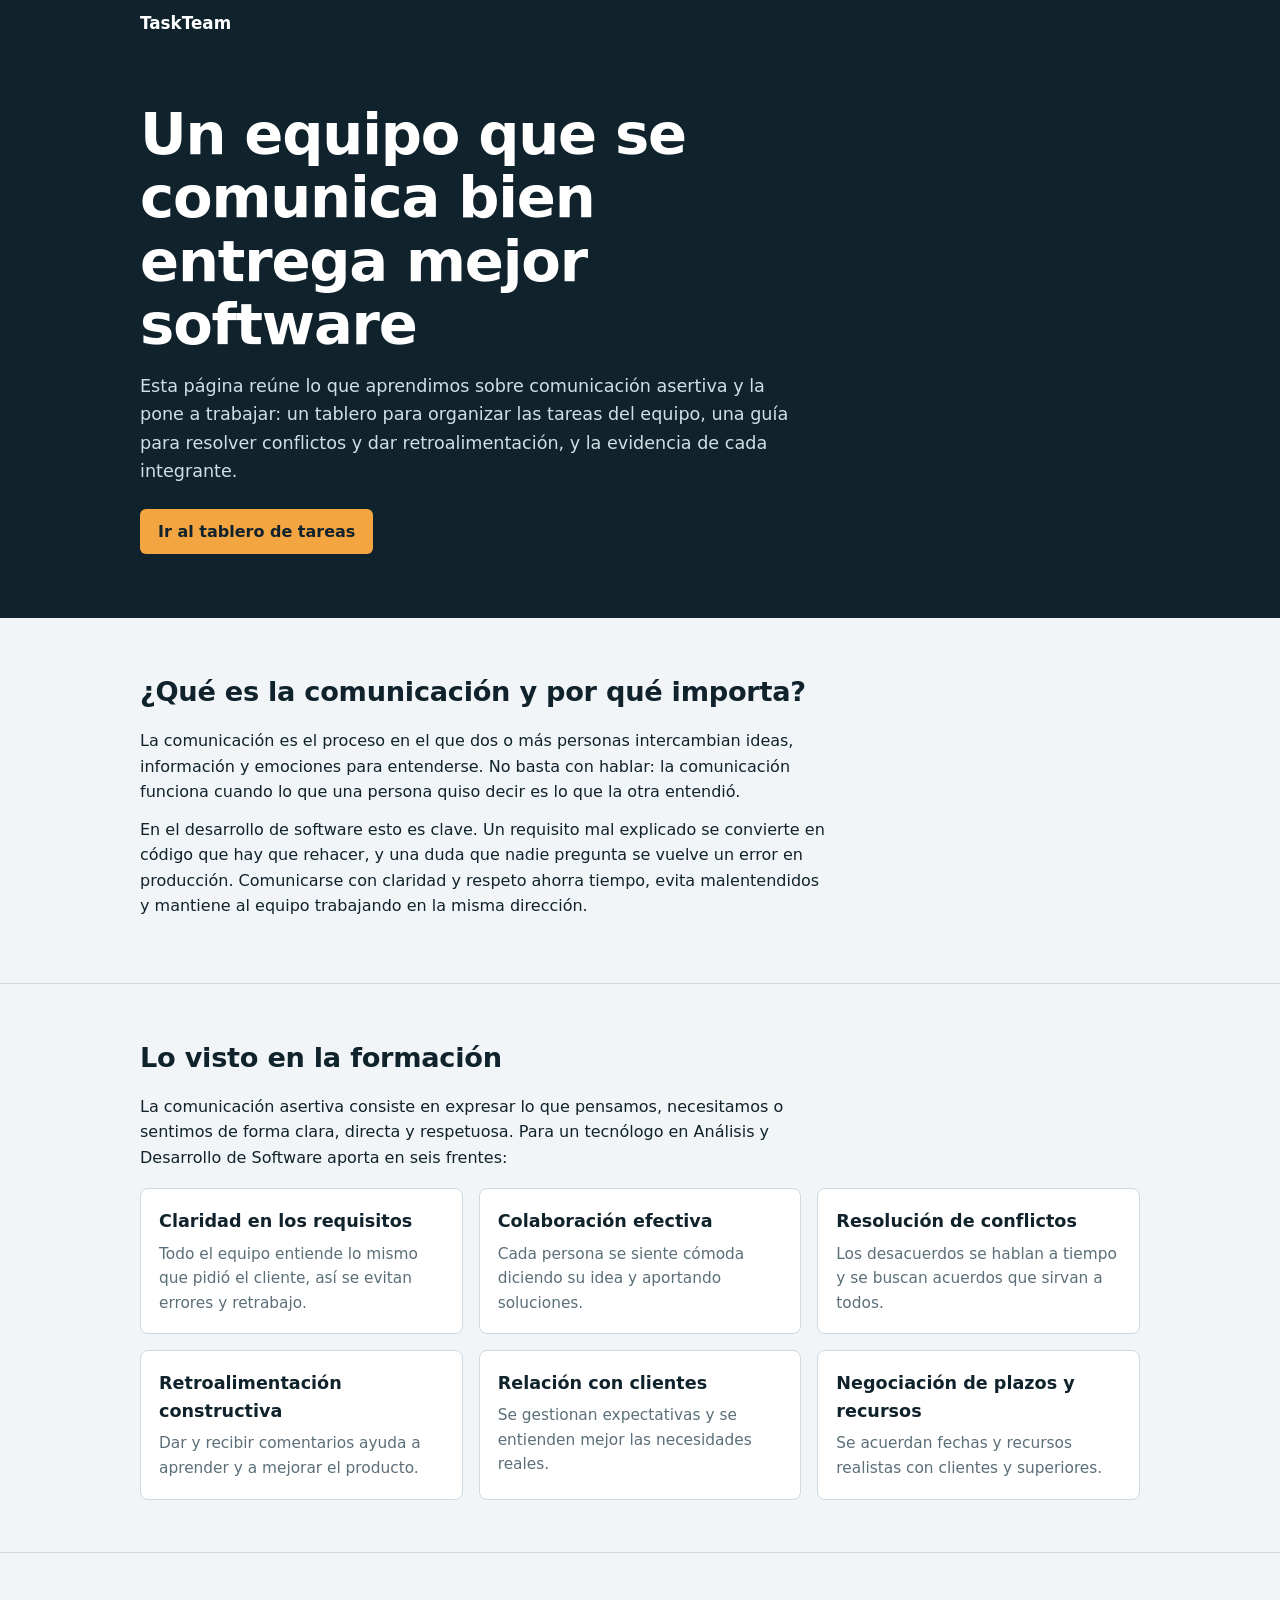
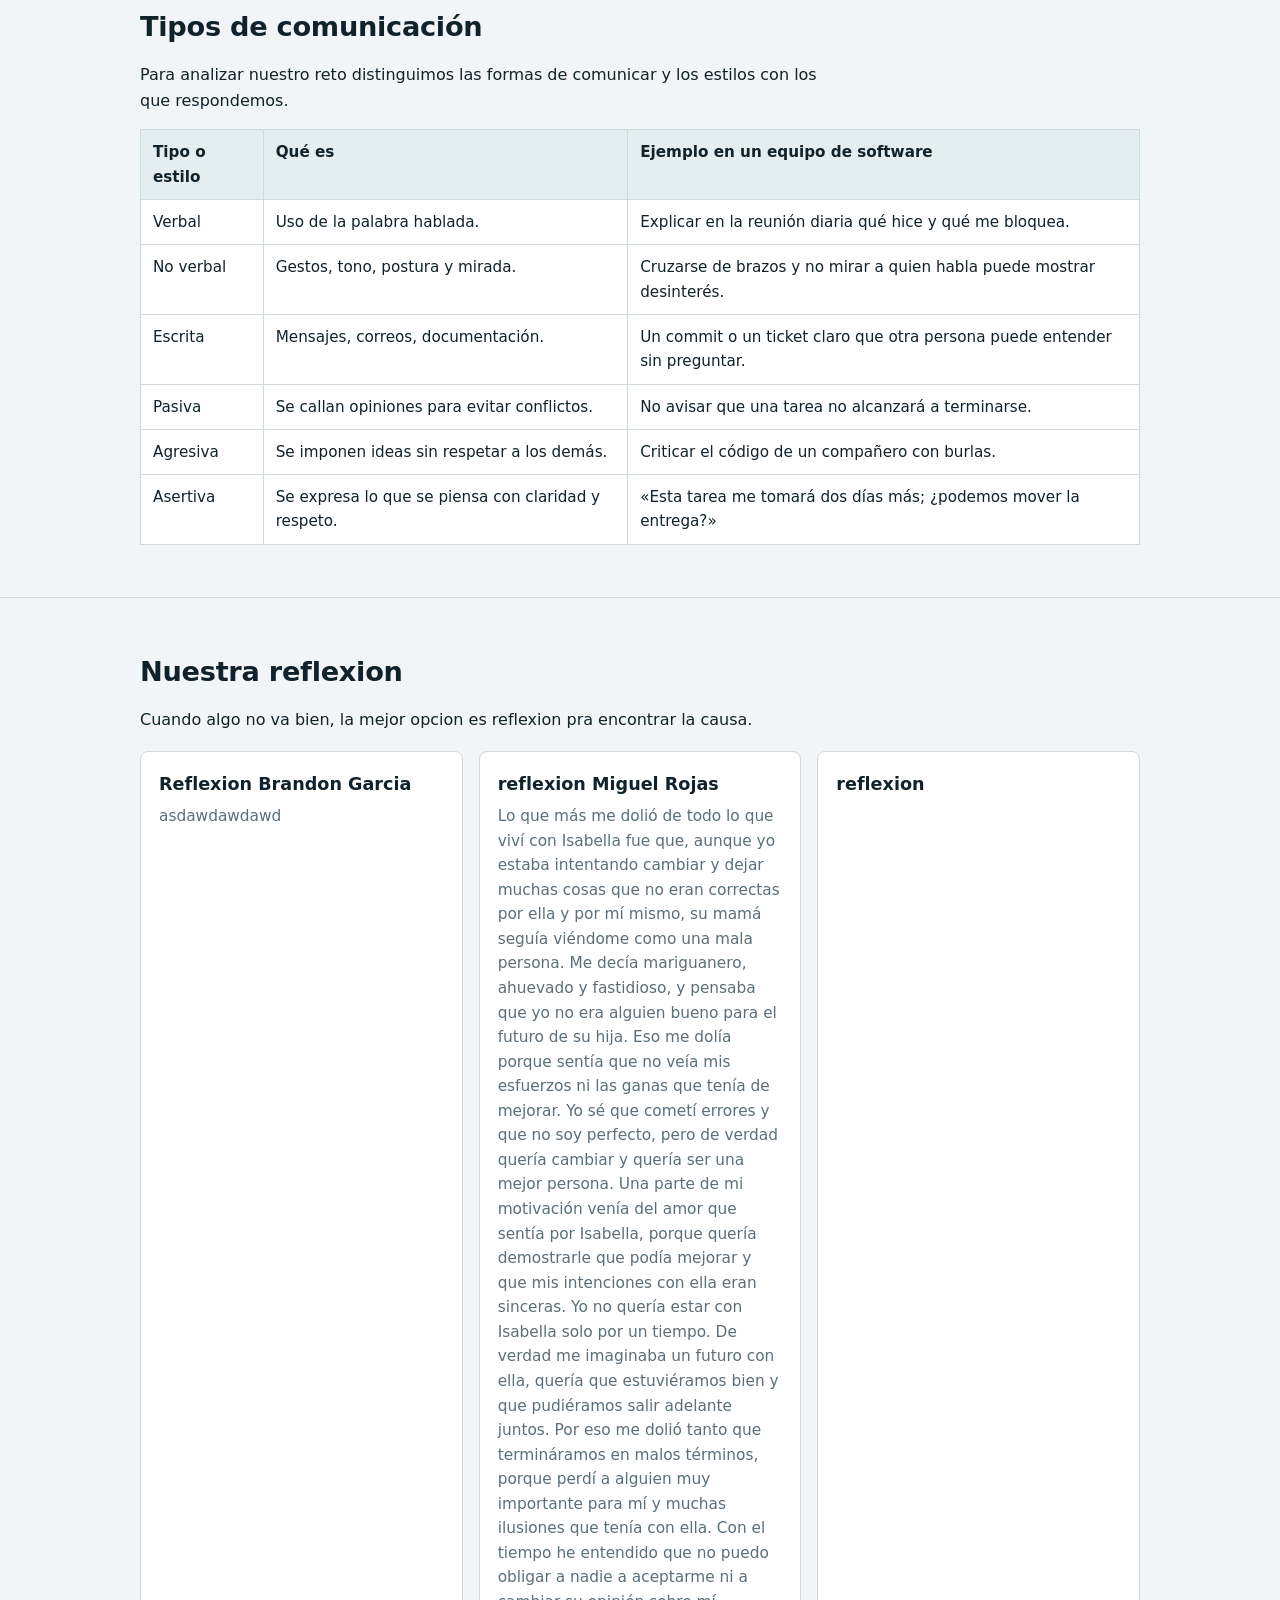
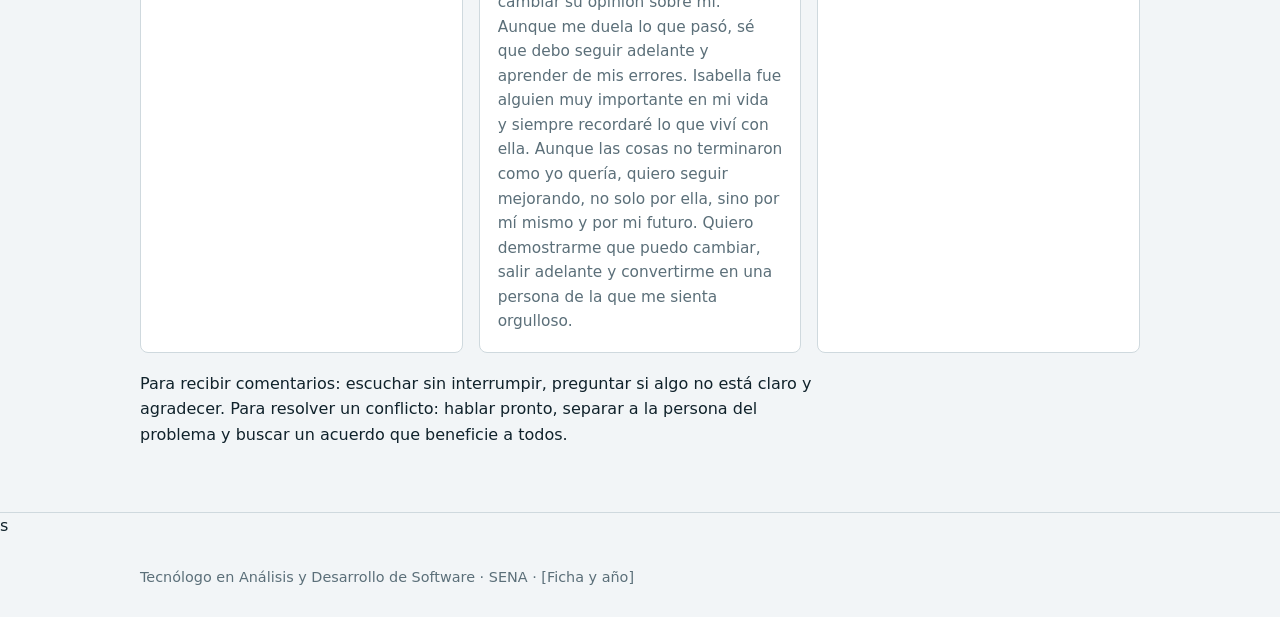
==== commit 08b671b4: "Update index.html" ====
--- a/index.html
+++ b/index.html
@@ -133,34 +133,28 @@
         <div class="grid">
           <div class="tarjeta">
             <h3>Reflexion Brandon Garcia</h3>
-            <p>Reflexionando sobre los tipos de comunicación, identifiqué que la relación con mi padre es el mejor ejemplo de
-              comunicación poco asertiva en mi vida. Él suele comunicarse de forma autoritaria: da instrucciones y espera
-              obediencia,
-              y le cuesta escuchar otras opiniones. Yo, por mi parte, muchas veces respondo callando o a la defensiva, y eso termina
-              cerrando aún más la conversación.
-            
-              Al analizarlo, entendí que su manera de comunicarse viene de la educación que recibió: una crianza
-              estricta, donde el respeto se medía por la obediencia y expresar lo que uno sentía no era parte de la vida diaria. EL
-              tuvo una crianza dura, un fuerte abandono de figura paterna y en el mimnimo contacto era de forma despectiva y esticta.
-              Él
-              aprendió que así se comunica y se educa, y probablemente nadie le enseñó otra forma. Comprender esto no cambia la
-              situación, pero me ayuda a verlo con menos rabia y más empatía.
-              Incluso con todo esto quiero a mi padre, prque a luchado toda su vida y sigue luchando por nosotros, intenta darme la vida que el no pudo tener y es increible. Muchas veces que me siento en el fondo y recaido mi salida es pensar que despues de mi nombre esta el apellido de esa fuerte persona.</p>
-          </div>
-          <div class="tarjeta">
-            <h3>reflexion</h3>
-            <p>Durante ese tiempo con Isabella sufrí mucho, porque terminamos en malos términos por situaciones relacionadas con su mamá. Fue una etapa difícil que me dejó tristeza, pero también me enseñó que no todo sale como uno espera y que, aunque duela, hay que aprender a soltar, sanar y seguir adelante.</p>
+            <p>asdawdawdawd</p>
+          </div>
+          <div class="tarjeta">
+            <h3>reflexion Miguel Rojas</h3>
+            <p>Lo que más me dolió de todo lo que viví con Isabella fue que, aunque yo estaba intentando cambiar y dejar muchas cosas que no eran correctas por ella y por mí mismo, su mamá seguía viéndome como una mala persona. Me decía mariguanero, ahuevado y fastidioso, y pensaba que yo no era alguien bueno para el futuro de su hija. Eso me dolía porque sentía que no veía mis esfuerzos ni las ganas que tenía de mejorar.
+                Yo sé que cometí errores y que no soy perfecto, pero de verdad quería cambiar y quería ser una mejor persona. Una parte de mi motivación venía del amor que sentía por Isabella, porque quería demostrarle que podía mejorar y que mis intenciones con ella eran sinceras.
+                Yo no quería estar con Isabella solo por un tiempo. De verdad me imaginaba un futuro con ella, quería que estuviéramos bien y que pudiéramos salir adelante juntos. Por eso me dolió tanto que termináramos en malos términos, porque perdí a alguien muy importante para mí y muchas ilusiones que tenía con ella.
+                Con el tiempo he entendido que no puedo obligar a nadie a aceptarme ni a cambiar su opinión sobre mí. Aunque me duela lo que pasó, sé que debo seguir adelante y aprender de mis errores.
+                Isabella fue alguien muy importante en mi vida y siempre recordaré lo que viví con ella. Aunque las cosas no terminaron como yo quería, quiero seguir mejorando, no solo por ella, sino por mí mismo y por mi futuro. Quiero demostrarme que puedo cambiar, salir adelante y convertirme en una persona de la que me sienta orgulloso.</p>
           </div>
           <div class="tarjeta">
             <h3>reflexion</h3>
             <p></p>
           </div>
         </div>
-      </div>
-    </section>
-
-  </main>
-
+        <p style="margin-top:18px">Para recibir comentarios: escuchar sin interrumpir, preguntar si algo no está claro y
+          agradecer. Para resolver un conflicto: hablar pronto, separar a la persona del problema y buscar un acuerdo
+          que beneficie a todos.</p>
+      </div>
+    </section>
+
+  </main>s
   <footer>
     <div class="wrap">Tecnólogo en Análisis y Desarrollo de Software · SENA · [Ficha y año]</div>
   </footer>
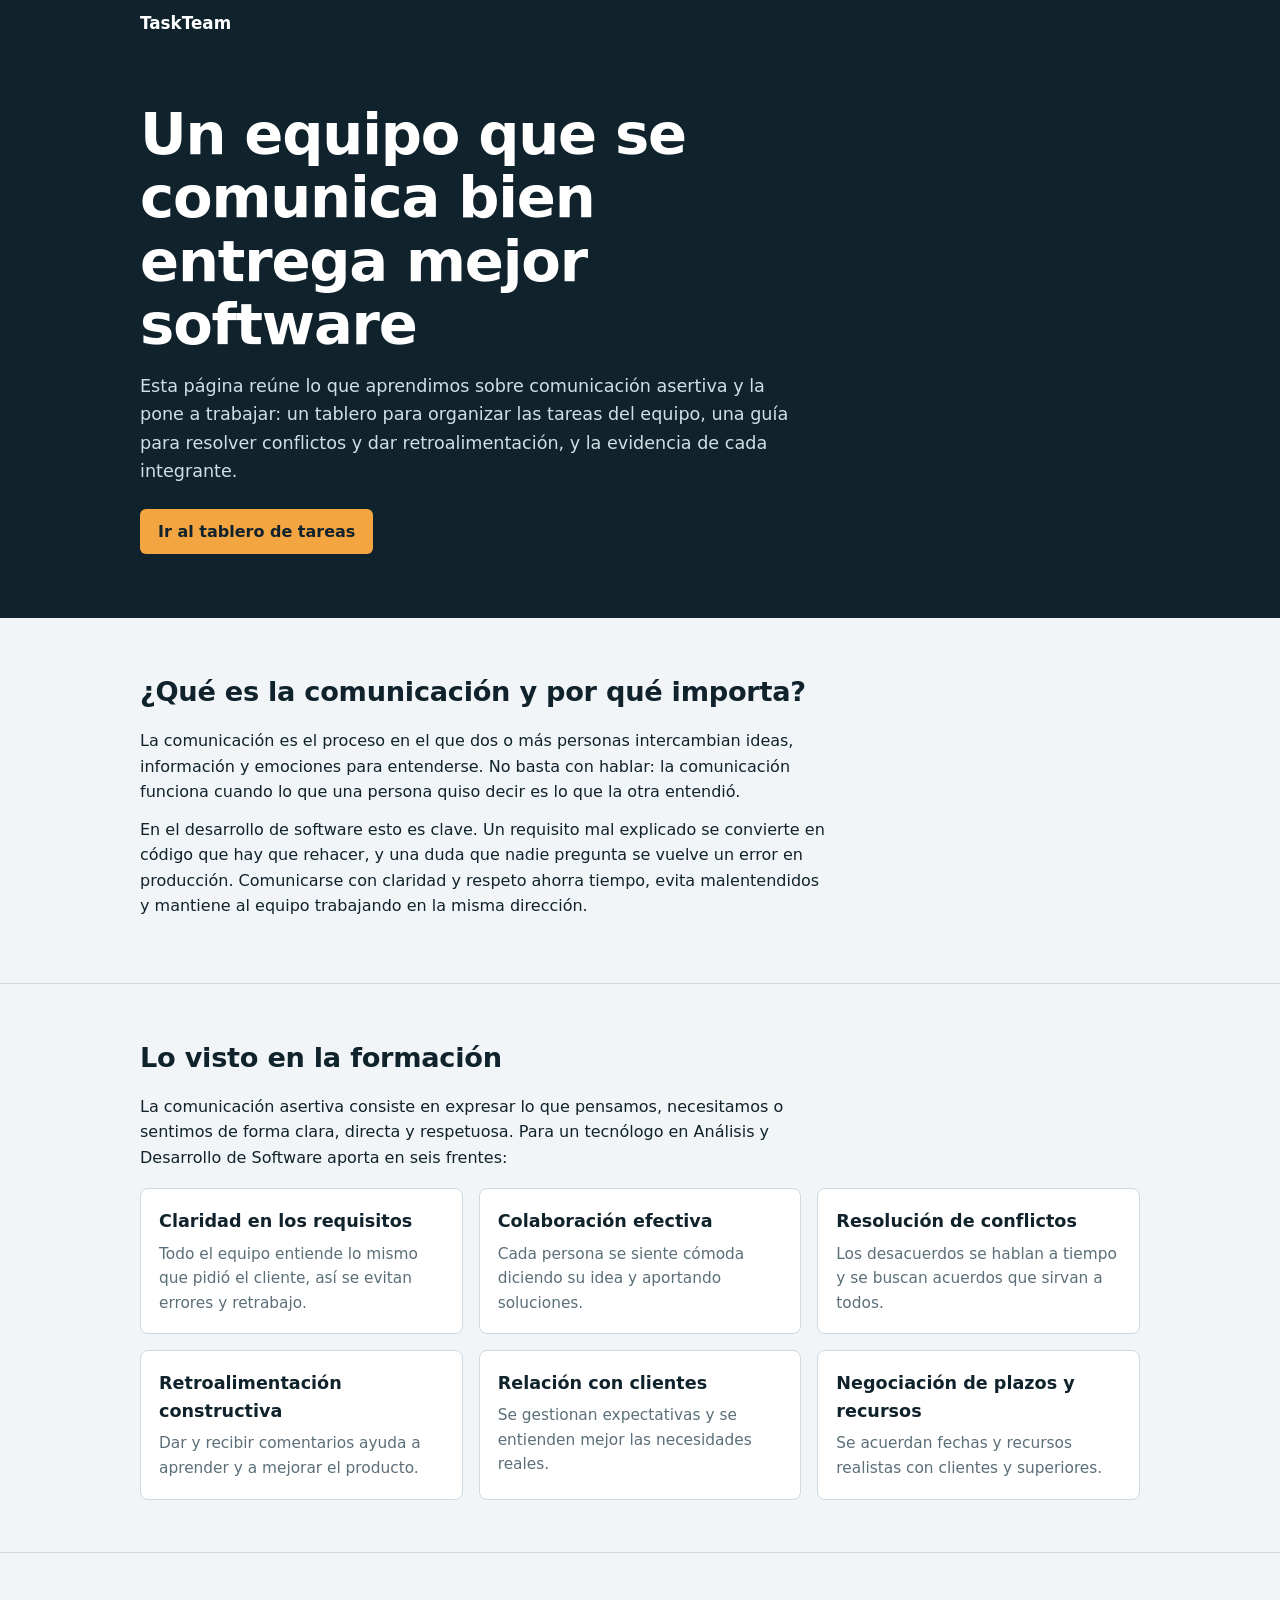
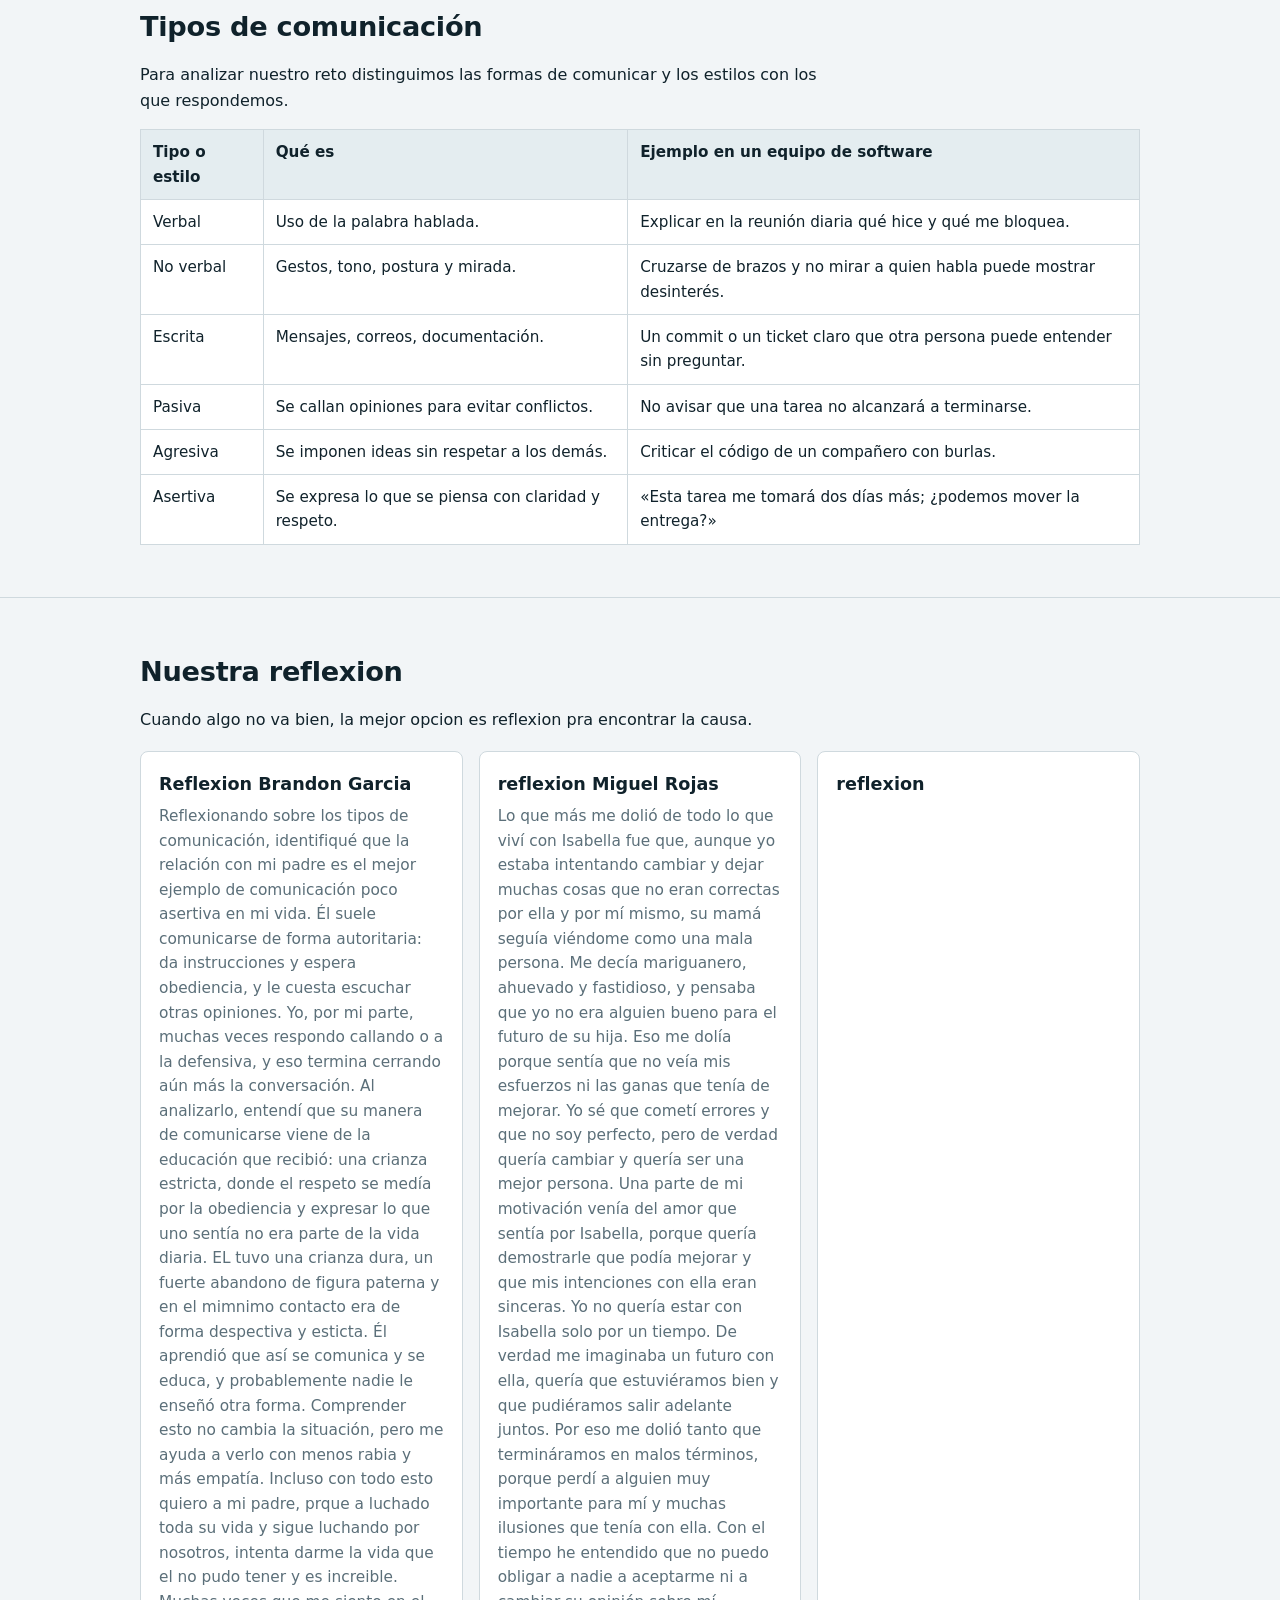
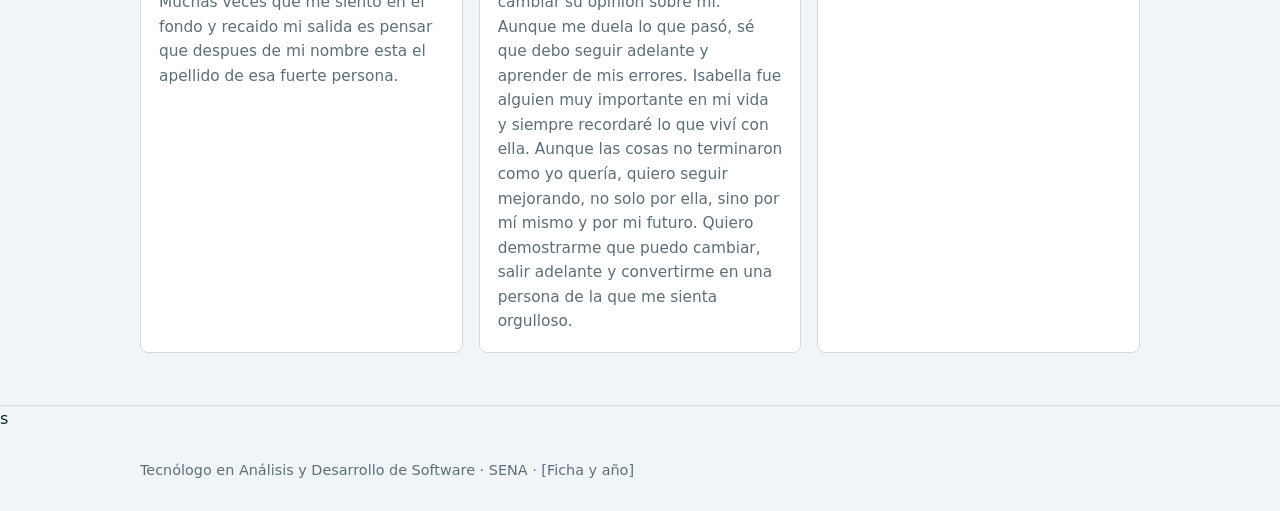
==== commit 0a3c3c7f: "Merge branch 'main' of https://github.com/SzsYo/Comunicaciones" ====
--- a/index.html
+++ b/index.html
@@ -133,7 +133,19 @@
         <div class="grid">
           <div class="tarjeta">
             <h3>Reflexion Brandon Garcia</h3>
-            <p>asdawdawdawd</p>
+            <p>Reflexionando sobre los tipos de comunicación, identifiqué que la relación con mi padre es el mejor ejemplo de
+              comunicación poco asertiva en mi vida. Él suele comunicarse de forma autoritaria: da instrucciones y espera
+              obediencia,
+              y le cuesta escuchar otras opiniones. Yo, por mi parte, muchas veces respondo callando o a la defensiva, y eso termina
+              cerrando aún más la conversación.
+            
+              Al analizarlo, entendí que su manera de comunicarse viene de la educación que recibió: una crianza
+              estricta, donde el respeto se medía por la obediencia y expresar lo que uno sentía no era parte de la vida diaria. EL
+              tuvo una crianza dura, un fuerte abandono de figura paterna y en el mimnimo contacto era de forma despectiva y esticta.
+              Él
+              aprendió que así se comunica y se educa, y probablemente nadie le enseñó otra forma. Comprender esto no cambia la
+              situación, pero me ayuda a verlo con menos rabia y más empatía.
+              Incluso con todo esto quiero a mi padre, prque a luchado toda su vida y sigue luchando por nosotros, intenta darme la vida que el no pudo tener y es increible. Muchas veces que me siento en el fondo y recaido mi salida es pensar que despues de mi nombre esta el apellido de esa fuerte persona.</p>
           </div>
           <div class="tarjeta">
             <h3>reflexion Miguel Rojas</h3>
@@ -148,9 +160,6 @@
             <p></p>
           </div>
         </div>
-        <p style="margin-top:18px">Para recibir comentarios: escuchar sin interrumpir, preguntar si algo no está claro y
-          agradecer. Para resolver un conflicto: hablar pronto, separar a la persona del problema y buscar un acuerdo
-          que beneficie a todos.</p>
       </div>
     </section>
 
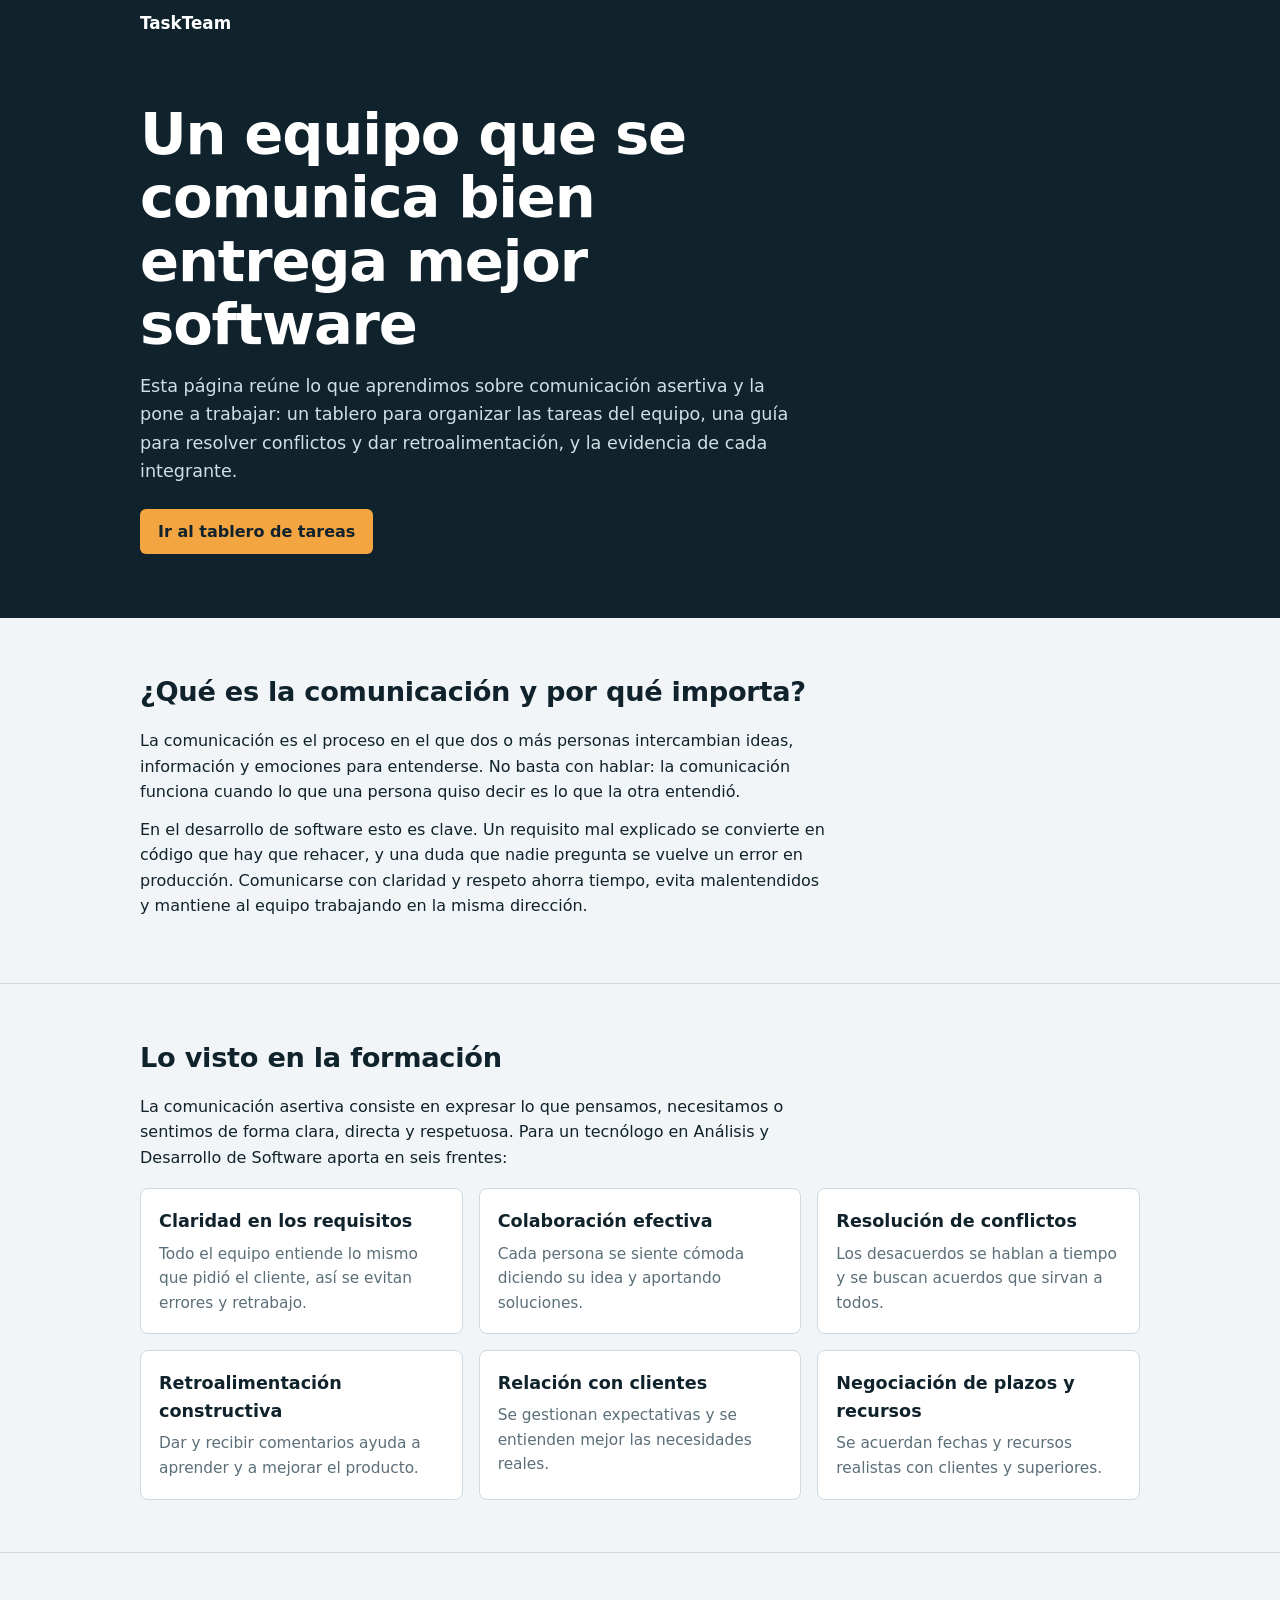
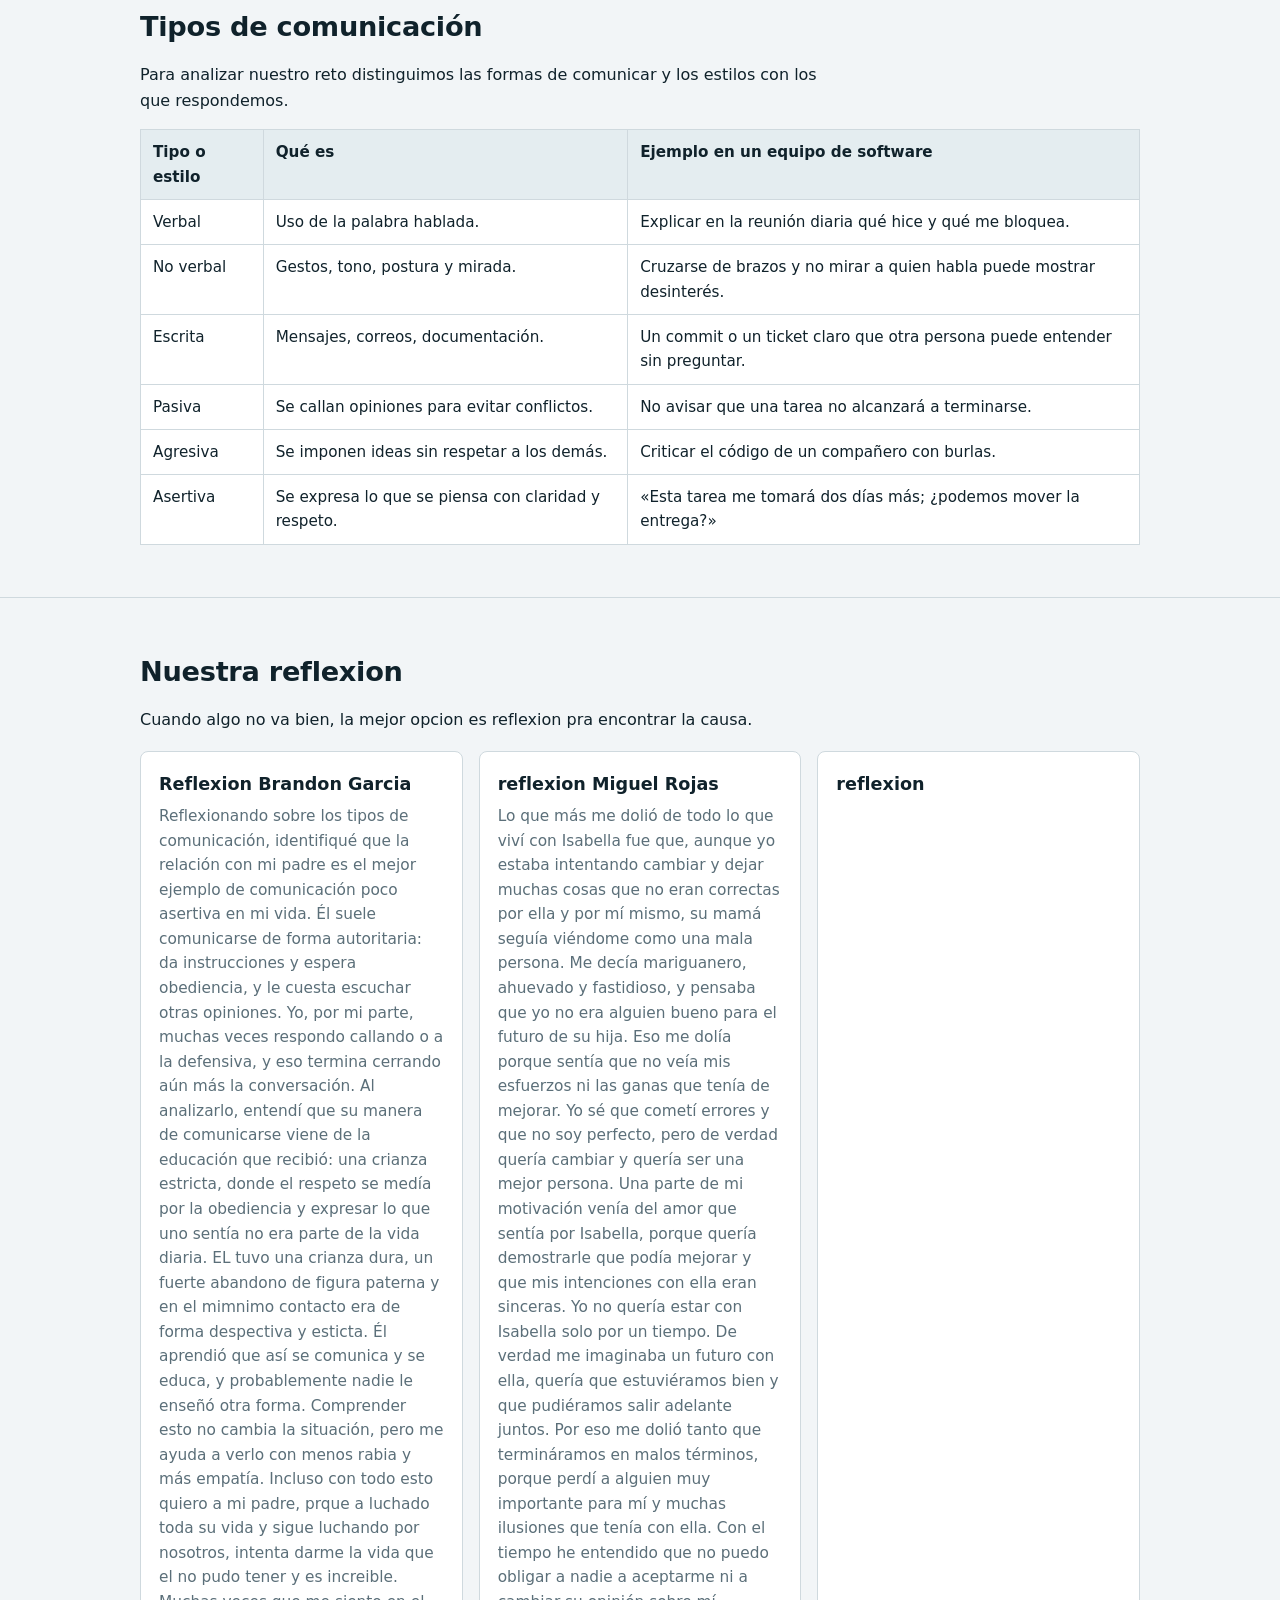
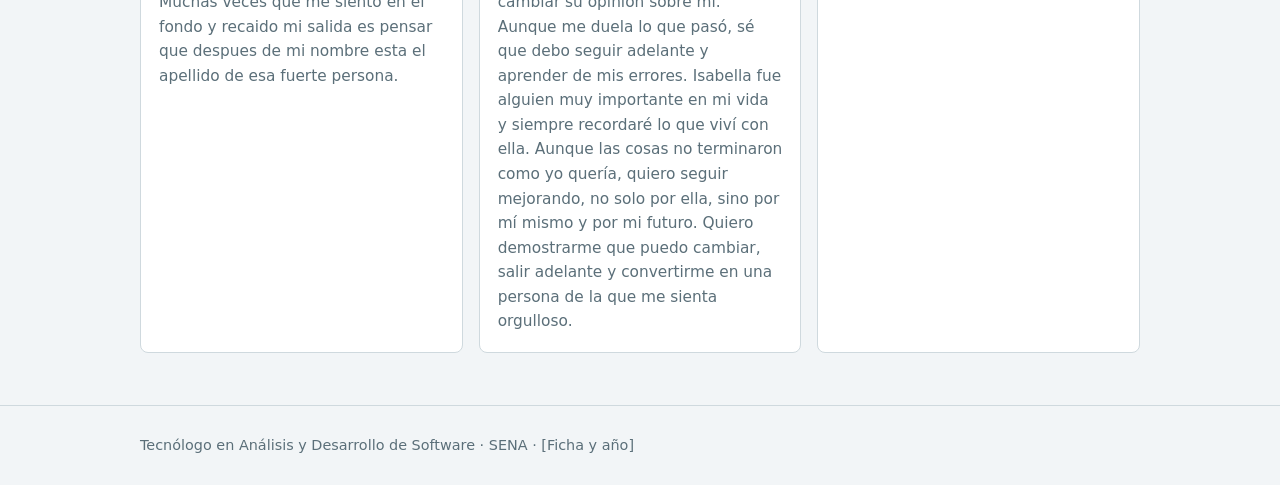
==== commit 4ee5fcae: "reflexion2" ====
--- a/index.html
+++ b/index.html
@@ -163,7 +163,7 @@
       </div>
     </section>
 
-  </main>s
+  </main>
   <footer>
     <div class="wrap">Tecnólogo en Análisis y Desarrollo de Software · SENA · [Ficha y año]</div>
   </footer>
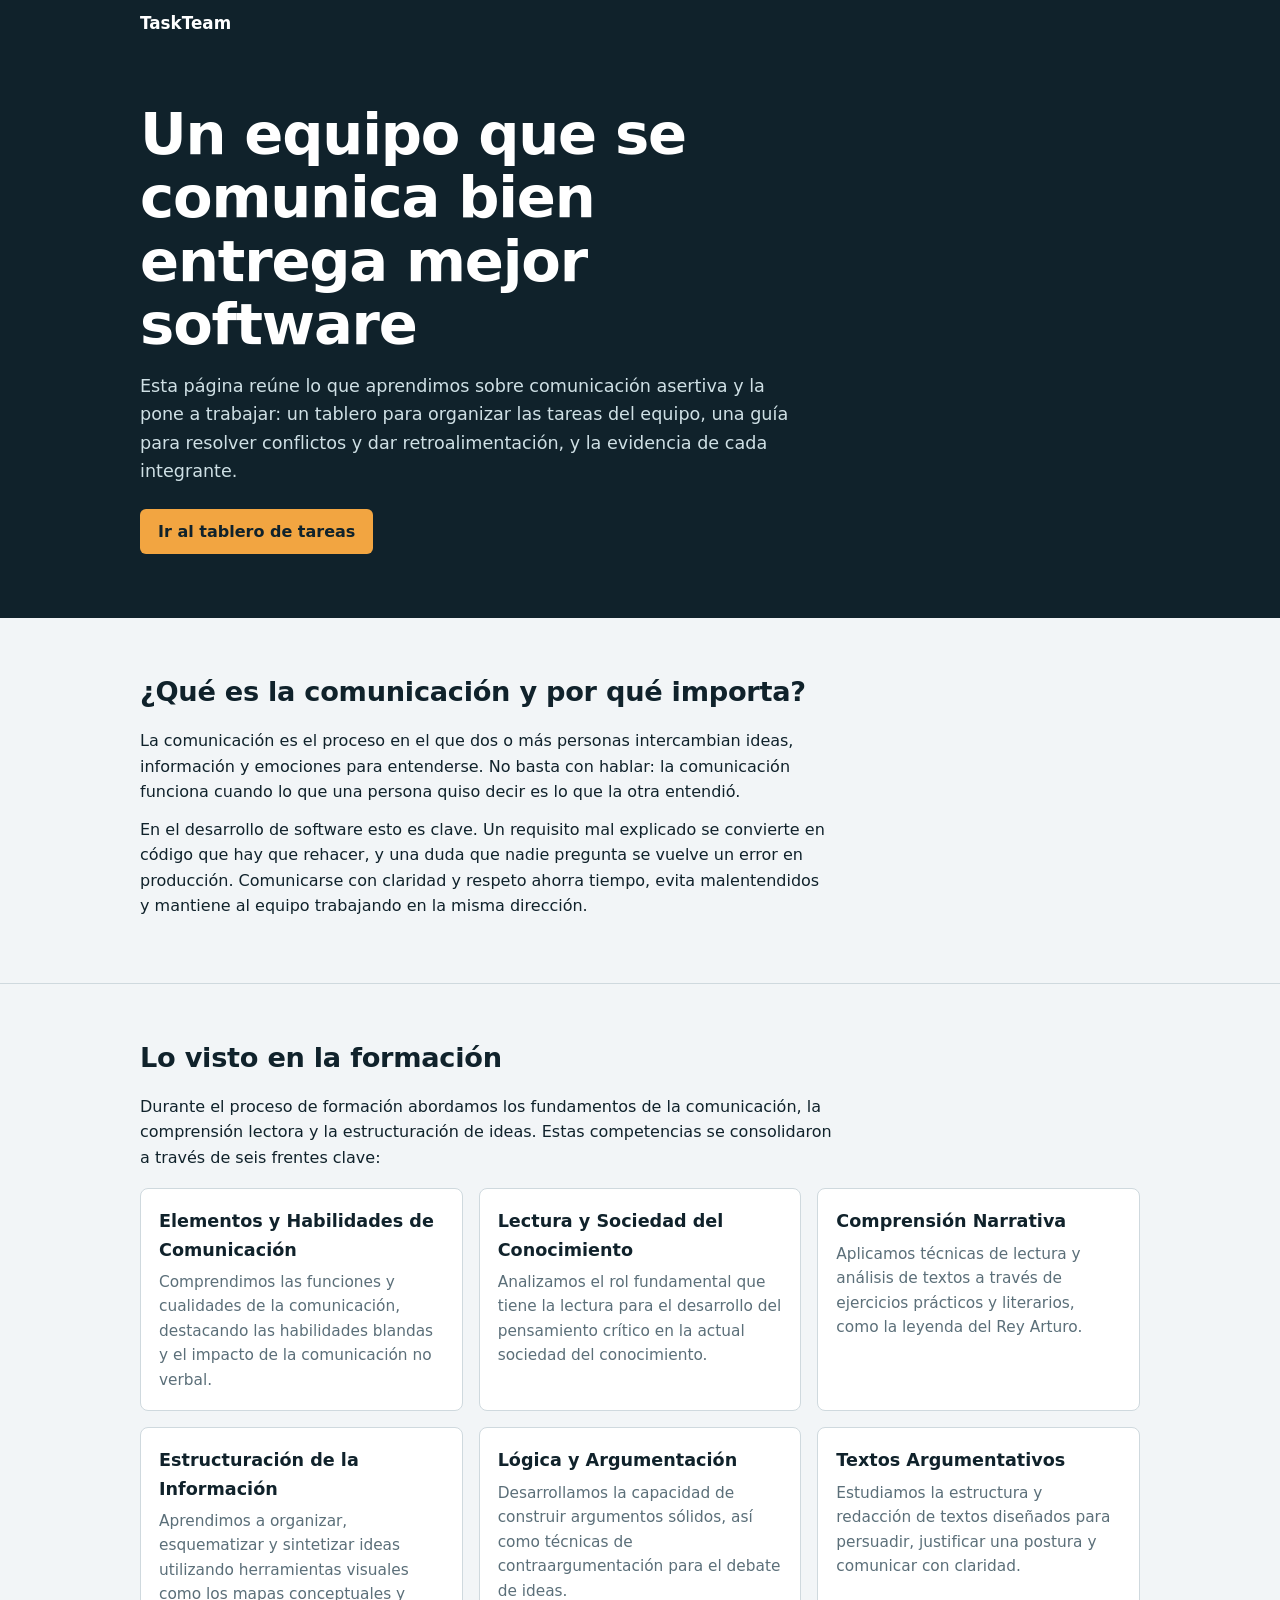
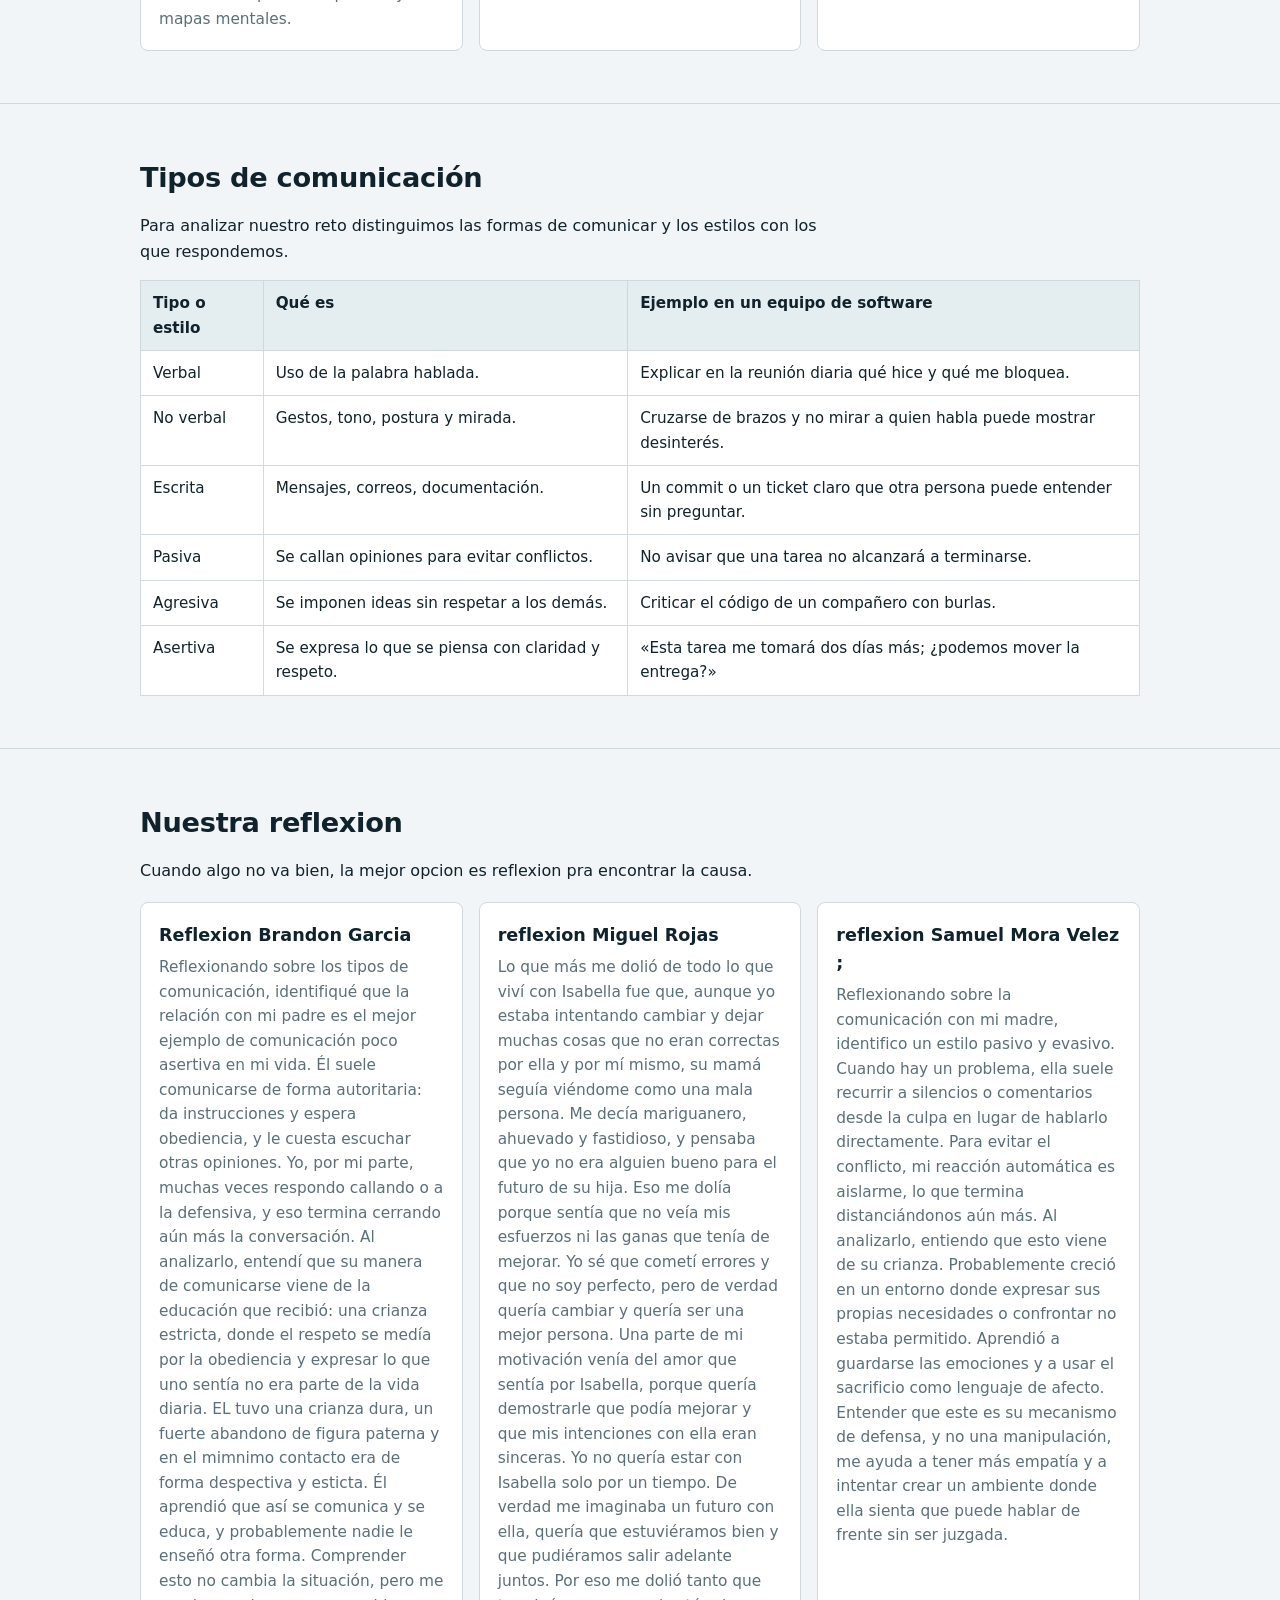
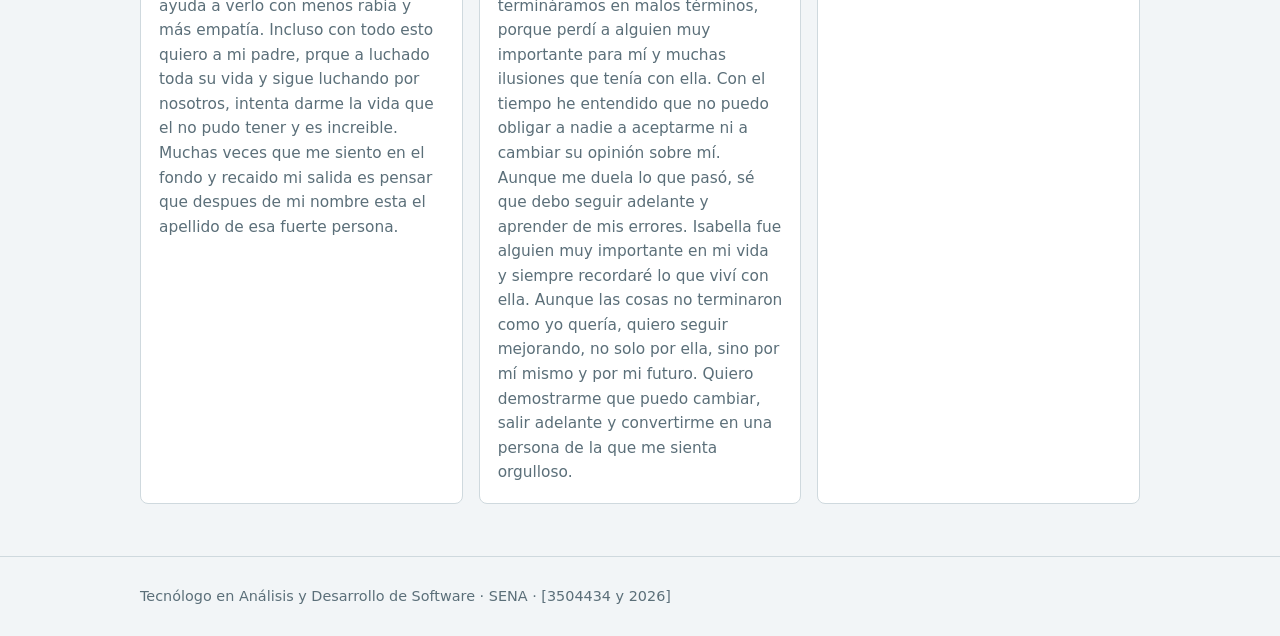
==== commit b3968026: "terminacion de proyecto all upload finish" ====
--- a/index.html
+++ b/index.html
@@ -42,40 +42,40 @@
       </div>
     </section>
 
-    <section id="tematica">
+<section id="tematica">
       <div class="wrap">
         <h2>Lo visto en la formación</h2>
-        <p>La comunicación asertiva consiste en expresar lo que pensamos, necesitamos o sentimos de forma clara, directa
-          y respetuosa. Para un tecnólogo en Análisis y Desarrollo de Software aporta en seis frentes:</p>
+        <p>Durante el proceso de formación abordamos los fundamentos de la comunicación, la comprensión lectora y la estructuración de ideas. Estas competencias se consolidaron a través de seis frentes clave:</p>
         <div class="grid">
           <div class="tarjeta">
-            <h3>Claridad en los requisitos</h3>
-            <p>Todo el equipo entiende lo mismo que pidió el cliente, así se evitan errores y retrabajo.</p>
-          </div>
-          <div class="tarjeta">
-            <h3>Colaboración efectiva</h3>
-            <p>Cada persona se siente cómoda diciendo su idea y aportando soluciones.</p>
-          </div>
-          <div class="tarjeta">
-            <h3>Resolución de conflictos</h3>
-            <p>Los desacuerdos se hablan a tiempo y se buscan acuerdos que sirvan a todos.</p>
-          </div>
-          <div class="tarjeta">
-            <h3>Retroalimentación constructiva</h3>
-            <p>Dar y recibir comentarios ayuda a aprender y a mejorar el producto.</p>
-          </div>
-          <div class="tarjeta">
-            <h3>Relación con clientes</h3>
-            <p>Se gestionan expectativas y se entienden mejor las necesidades reales.</p>
-          </div>
-          <div class="tarjeta">
-            <h3>Negociación de plazos y recursos</h3>
-            <p>Se acuerdan fechas y recursos realistas con clientes y superiores.</p>
+            <h3>Elementos y Habilidades de Comunicación</h3>
+            <p>Comprendimos las funciones y cualidades de la comunicación, destacando las habilidades blandas y el impacto de la comunicación no verbal.</p>
+          </div>
+          <div class="tarjeta">
+            <h3>Lectura y Sociedad del Conocimiento</h3>
+            <p>Analizamos el rol fundamental que tiene la lectura para el desarrollo del pensamiento crítico en la actual sociedad del conocimiento.</p>
+          </div>
+          <div class="tarjeta">
+            <h3>Comprensión Narrativa</h3>
+            <p>Aplicamos técnicas de lectura y análisis de textos a través de ejercicios prácticos y literarios, como la leyenda del Rey Arturo.</p>
+          </div>
+          <div class="tarjeta">
+            <h3>Estructuración de la Información</h3>
+            <p>Aprendimos a organizar, esquematizar y sintetizar ideas utilizando herramientas visuales como los mapas conceptuales y mapas mentales.</p>
+          </div>
+          <div class="tarjeta">
+            <h3>Lógica y Argumentación</h3>
+            <p>Desarrollamos la capacidad de construir argumentos sólidos, así como técnicas de contraargumentación para el debate de ideas.</p>
+          </div>
+          <div class="tarjeta">
+            <h3>Textos Argumentativos</h3>
+            <p>Estudiamos la estructura y redacción de textos diseñados para persuadir, justificar una postura y comunicar con claridad.</p>
           </div>
         </div>
       </div>
     </section>
 
+    
     <section id="tipos">
       <div class="wrap">
         <h2>Tipos de comunicación</h2>
@@ -156,8 +156,15 @@
                 Isabella fue alguien muy importante en mi vida y siempre recordaré lo que viví con ella. Aunque las cosas no terminaron como yo quería, quiero seguir mejorando, no solo por ella, sino por mí mismo y por mi futuro. Quiero demostrarme que puedo cambiar, salir adelante y convertirme en una persona de la que me sienta orgulloso.</p>
           </div>
           <div class="tarjeta">
-            <h3>reflexion</h3>
-            <p></p>
+            <h3>reflexion Samuel Mora Velez ; </h3>
+            <p>Reflexionando sobre la comunicación con mi madre, identifico un estilo pasivo y evasivo. Cuando hay un problema, ella suele recurrir a silencios o comentarios desde la culpa en lugar de hablarlo directamente.
+               Para evitar el conflicto,
+               mi reacción automática es aislarme, lo que termina distanciándonos aún más.
+              Al analizarlo, entiendo que esto viene de su crianza. Probablemente creció en un entorno 
+              donde expresar sus propias necesidades o confrontar no estaba permitido. Aprendió a guardarse 
+              las emociones y a usar el sacrificio como lenguaje de afecto. Entender que este es su mecanismo de 
+              defensa, y no una manipulación, me ayuda a tener más empatía y a intentar crear un ambiente donde ella 
+              sienta que puede hablar de frente sin ser juzgada.</p>
           </div>
         </div>
       </div>
@@ -165,7 +172,7 @@
 
   </main>
   <footer>
-    <div class="wrap">Tecnólogo en Análisis y Desarrollo de Software · SENA · [Ficha y año]</div>
+    <div class="wrap">Tecnólogo en Análisis y Desarrollo de Software · SENA · [3504434 y 2026]</div>
   </footer>
 
   <script>
